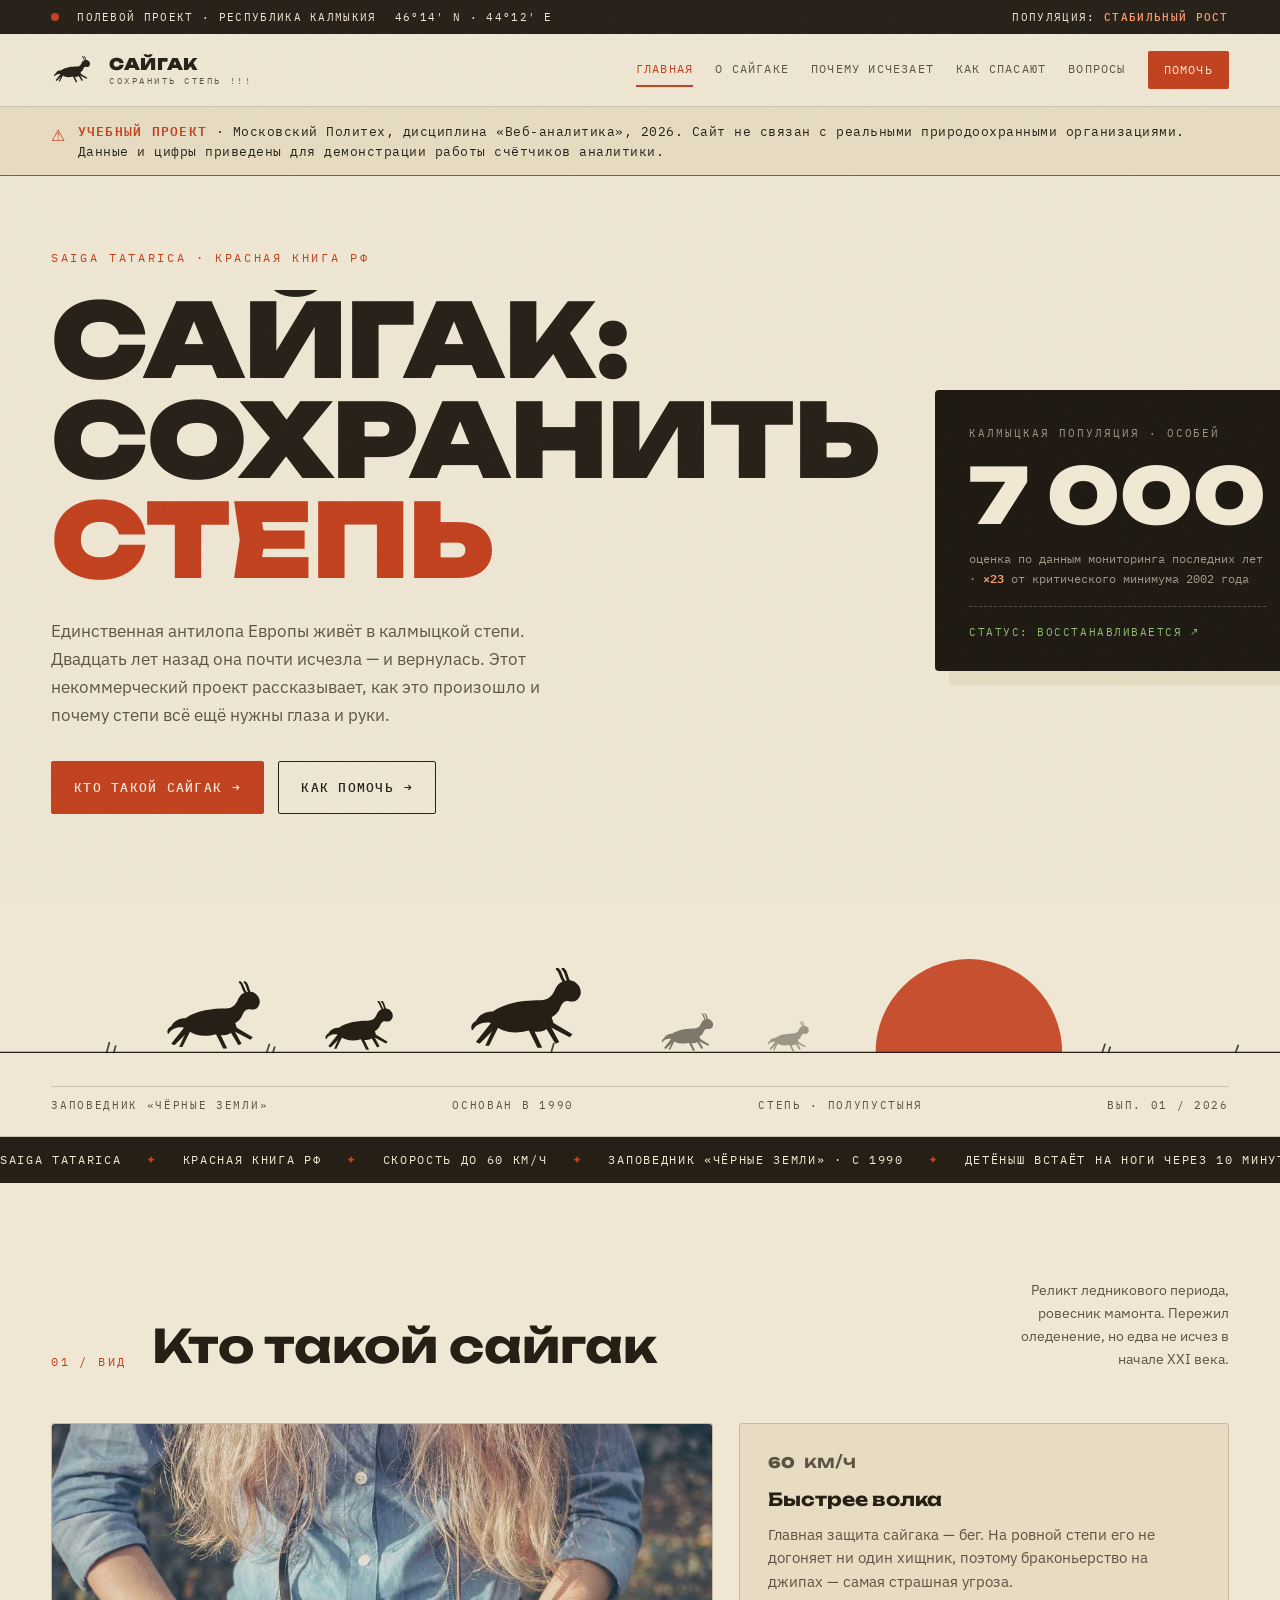
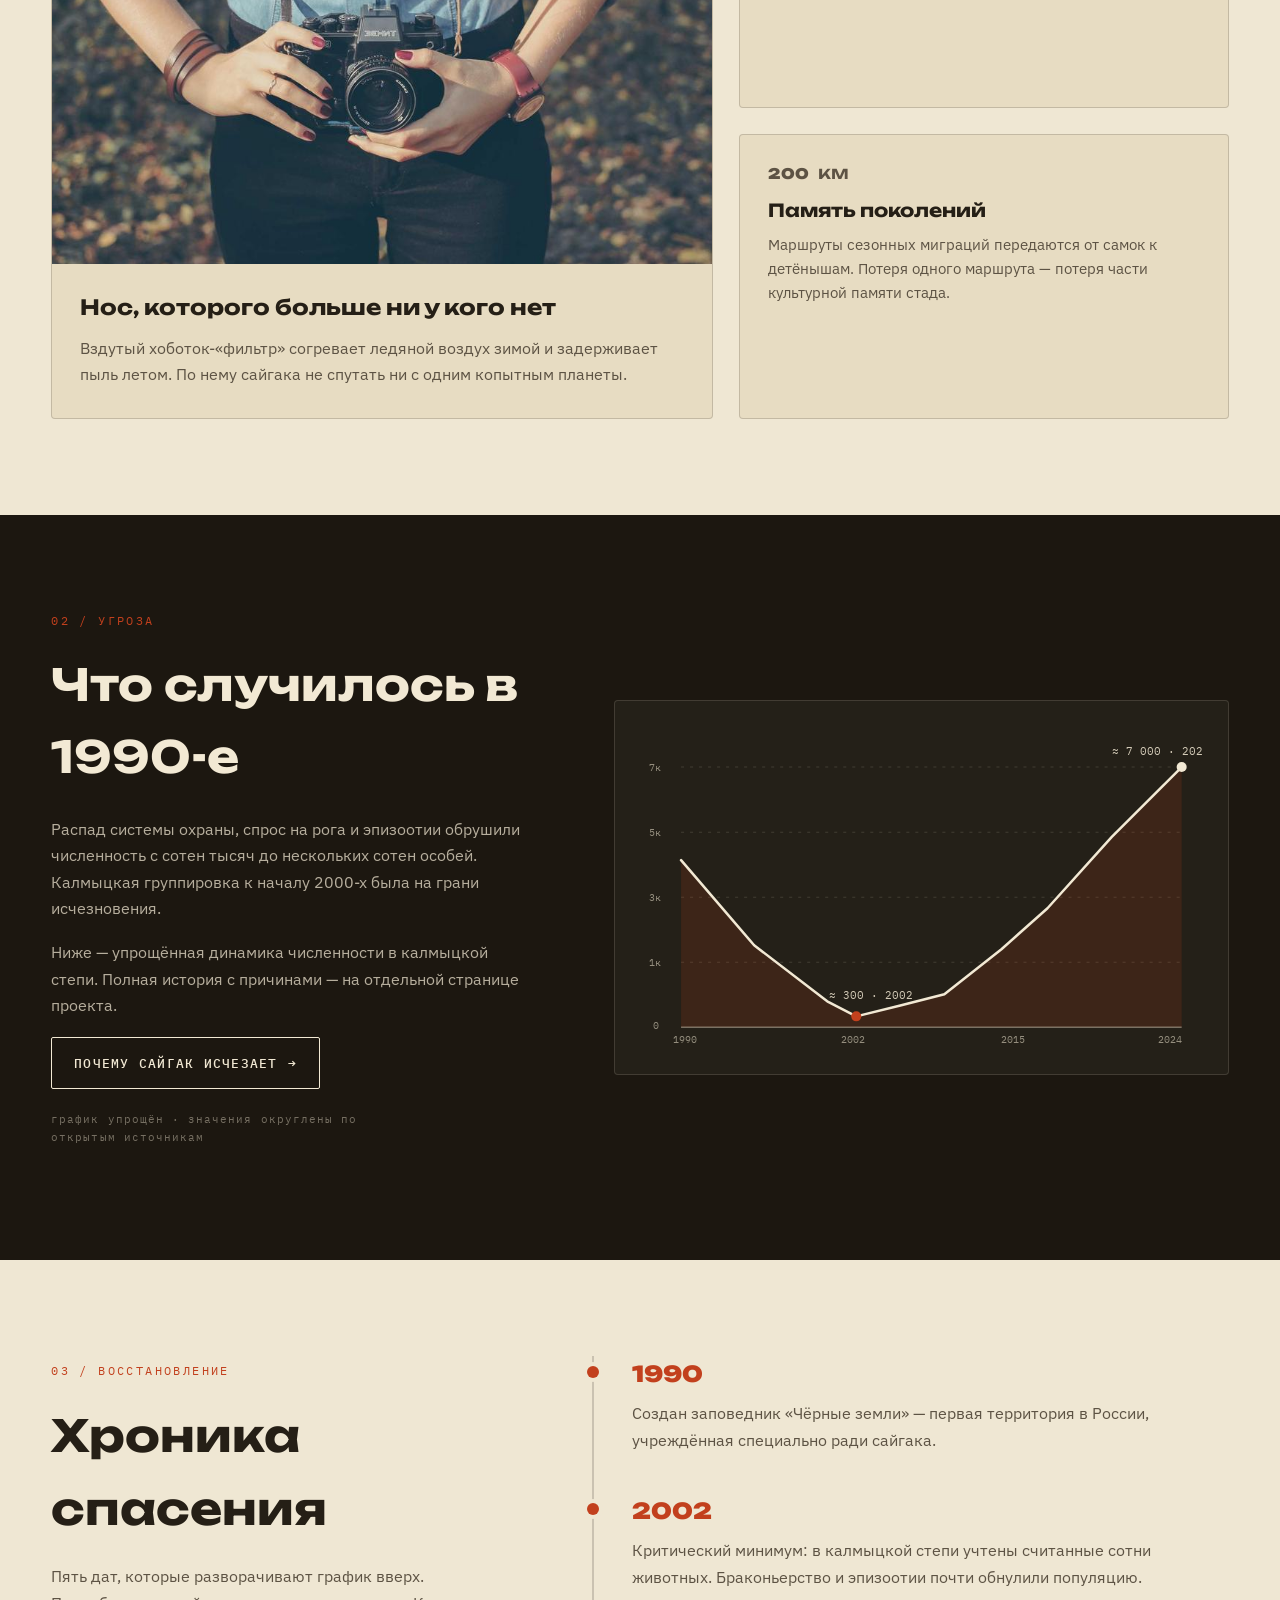
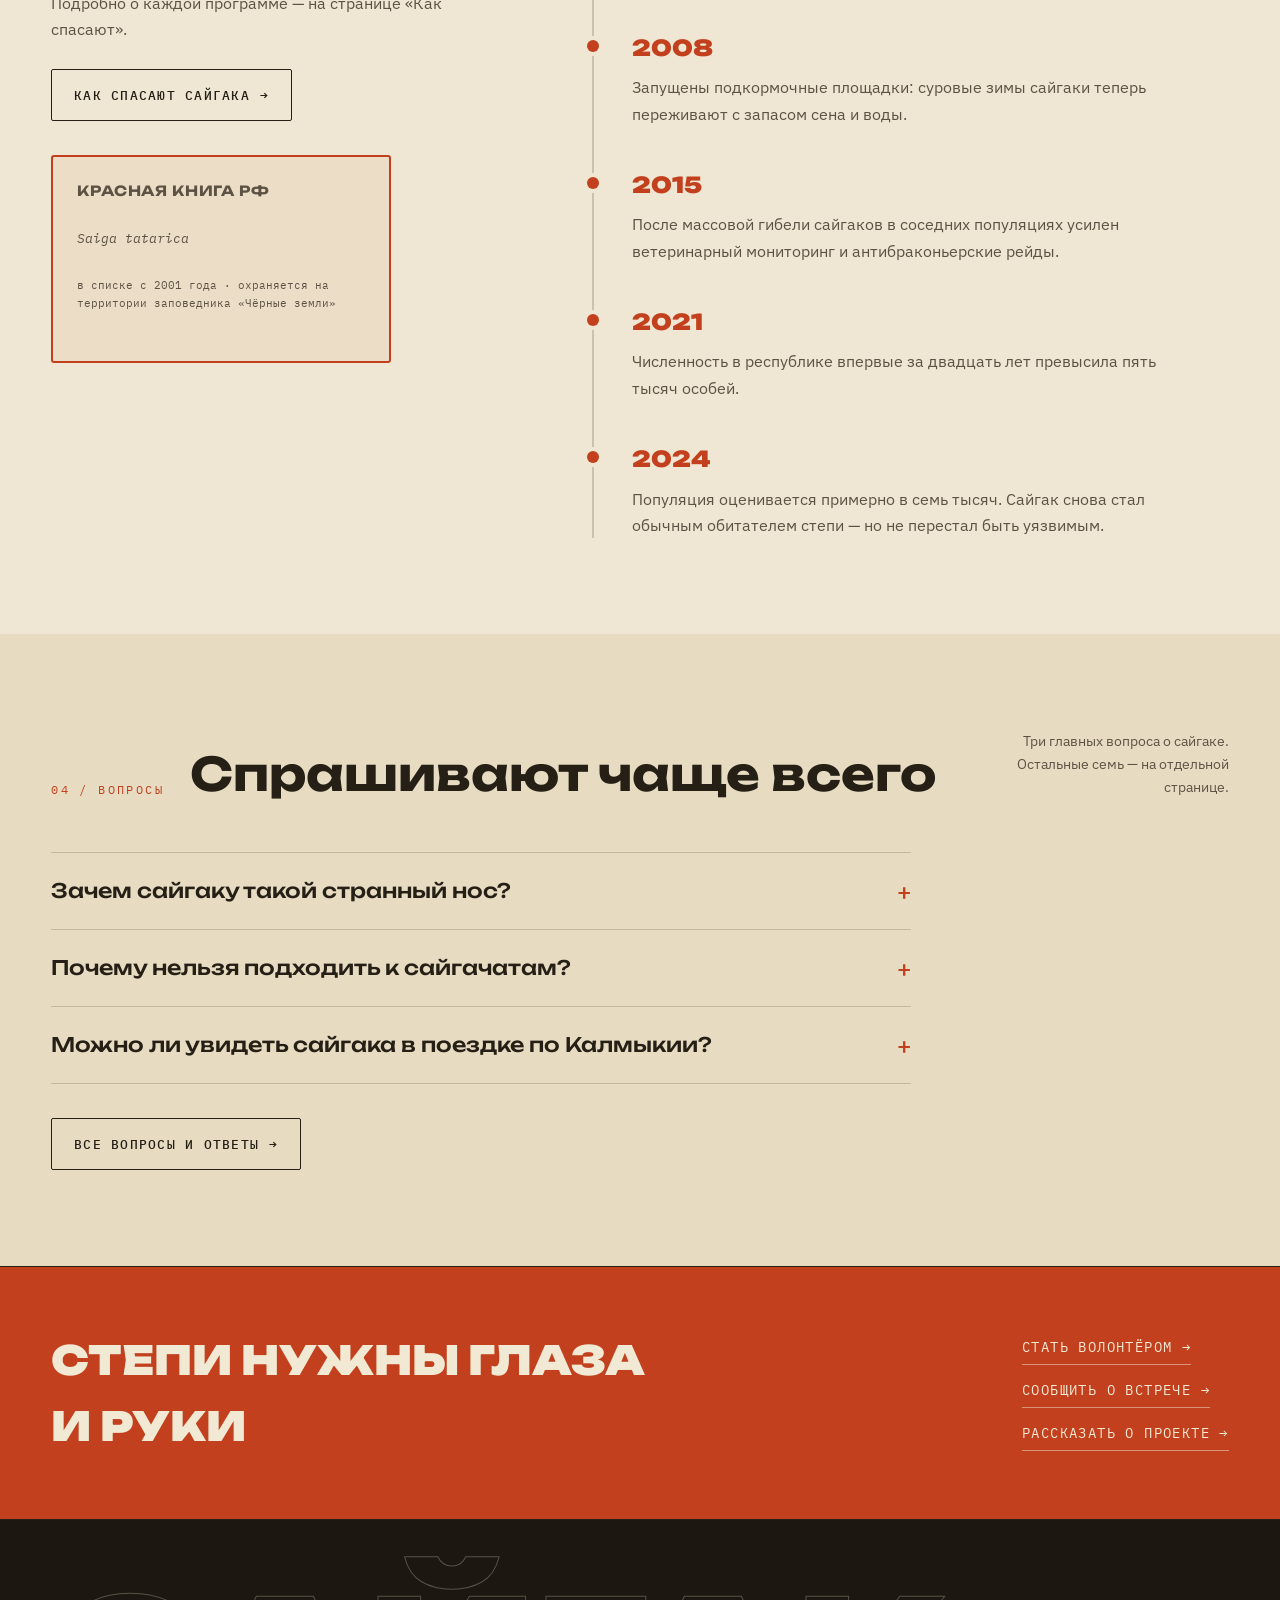
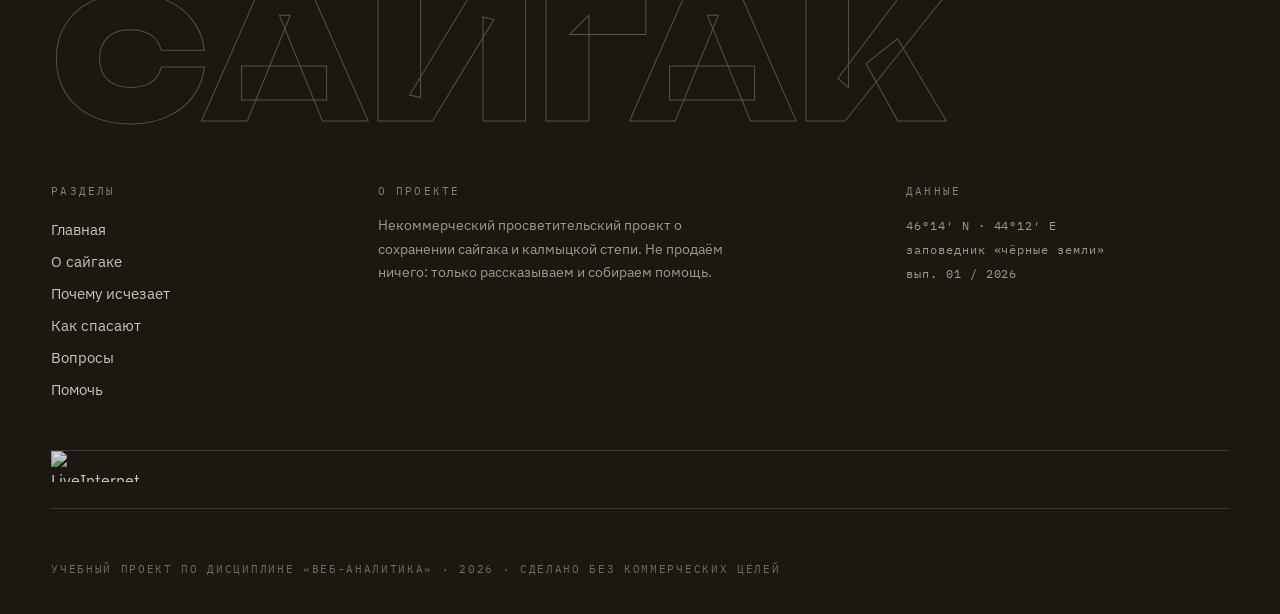
==== site/index.html @ 7e0f3673 "Test ci/cd" ====
<!DOCTYPE html>
<html lang="ru">
<head>
<meta charset="UTF-8">
<meta name="viewport" content="width=device-width, initial-scale=1.0">
<title>Сайгак: сохранить степь — полевой проект, Республика Калмыкия</title>
<meta name="description" content="Некоммерческий просветительский проект о сохранении сайгака и калмыцкой степи. Заповедник «Чёрные земли», вопросы и ответы, как помочь.">
<!-- Раскомментируй, пока проект учебный и не должен индексироваться: -->
<meta name="robots" content="noindex">
<link rel="preconnect" href="https://fonts.googleapis.com">
<link rel="preconnect" href="https://fonts.gstatic.com" crossorigin>
<link href="https://fonts.googleapis.com/css2?family=IBM+Plex+Mono:wght@400;500;600&family=IBM+Plex+Sans:wght@400;500;600;700&family=Unbounded:wght@500;700;900&display=swap" rel="stylesheet">
<link rel="stylesheet" href="css/style.css">

<!-- ══════════════════════════════════════════════════════════════
  СЧЁТЧИКИ ВЕБ-АНАЛИТИКИ
  Сюда вставляются ровно три счётчика (по мере готовности):
  1) Яндекс.Метрика  — код из кабинета Метрики. После вставки
     впишите номер счётчика в константу YM_ID в скрипте внизу.
  2) Рамблер/Топ100  — код счётчика из кабинета Топ100.
  3) Top.Mail.ru     — код счётчика из кабинета Топ.ру.
  Другие системы в проект не добавляются.
═══════════════════════════════════════════════════════════════ -->
<!-- Yandex.Metrika counter -->
<script type="text/javascript">
    (function(m,e,t,r,i,k,a){
        m[i]=m[i]||function(){(m[i].a=m[i].a||[]).push(arguments)};
        m[i].l=1*new Date();
        for (var j = 0; j < document.scripts.length; j++) {if (document.scripts[j].src === r) { return; }}
        k=e.createElement(t),a=e.getElementsByTagName(t)[0],k.async=1,k.src=r,a.parentNode.insertBefore(k,a)
    })(window, document,'script','https://mc.yandex.ru/metrika/tag.js?id=112433520', 'ym');

    ym(112433520, 'init', {ssr:true, webvisor:true, clickmap:true, ecommerce:"dataLayer", referrer: document.referrer, url: location.href, accurateTrackBounce:true, trackLinks:true});
</script>
<noscript><div><img src="https://mc.yandex.ru/watch/112433520" style="position:absolute; left:-9999px;" alt="" /></div></noscript>
<!-- /Yandex.Metrika counter -->
<!-- ══ Rambler Top100 ══ -->
<script>
    (function (w, d, c) {
    (w[c] = w[c] || []).push(function() {
        var options = { project: 7752474 };
        try { w.top100Counter = new top100(options); } catch(e) { }
    });
    var n = d.getElementsByTagName("script")[0],
    s = d.createElement("script"),
    f = function () { n.parentNode.insertBefore(s, n); };
    s.type = "text/javascript";
    s.async = true;
    s.src = (d.location.protocol == "https:" ? "https:" : "http:") + "//st.top100.ru/top100/top100.js";
    if (w.opera == "[object Opera]") { d.addEventListener("DOMContentLoaded", f, false); } else { f(); }
})(window, document, "_top100q");
</script>
<noscript><img src="//counter.rambler.ru/top100.cnt?pid=7752474" alt="Топ-100" /></noscript>

<!-- ══ MyTracker (бывший Top.Mail.Ru) ══ -->
<script type="text/javascript">
var _tmr = window._tmr || (window._tmr = []);
_tmr.push({id: "3793381", type: "pageView", start: (new Date()).getTime()});
(function (d, w, id) {
  if (d.getElementById(id)) return;
  var ts = d.createElement("script"); ts.type = "text/javascript"; ts.async = true; ts.id = id;
  ts.src = "https://top-fwz1.mail.ru/js/code.js";
  var f = function () {var s = d.getElementsByTagName("script")[0]; s.parentNode.insertBefore(ts, s);};
  if (w.opera == "[object Opera]") { d.addEventListener("DOMContentLoaded", f, false); } else { f(); }
})(document, window, "tmr-code");
</script>
<noscript><div><img src="https://top-fwz1.mail.ru/counter?id=3793381;js=na" style="position:absolute;left:-9999px;" alt="MyTracker" /></div></noscript>
</head>
<body>

<!-- скрытые символы: силуэт сайгака -->
<svg width="0" height="0" style="position:absolute" aria-hidden="true">
  <symbol id="saiga" viewBox="0 0 140 90">
    <path d="M10 66 C8 62 10 58 14 56 C18 48 26 46 32 46 C46 36 66 34 82 34 C90 34 94 30 97 24 C99 19 102 15 107 14 C112 12 118 13 121 17 C125 21 126 27 123 31 C121 35 116 36 112 35 C108 34 105 37 103 42 C101 47 98 50 94 52 L96 58 L116 70 L113 73 L92 62 C88 66 82 68 76 67 L84 84 L79 84 L70 66 C56 70 44 68 36 62 L18 80 L14 78 L30 58 C22 56 14 60 12 64 Z"/>
    <path d="M38 62 L28 82 L24 82 L34 60 Z"/>
    <path d="M90 56 L102 78 L98 80 L86 60 Z"/>
    <path d="M107 14 C103 9 104 4 100 1" fill="none" stroke="currentColor" stroke-width="3" stroke-linecap="round"/>
    <path d="M112 14 C109 9 110 4 106 1" fill="none" stroke="currentColor" stroke-width="3" stroke-linecap="round"/>
  </symbol>
</svg>

<div class="noise" aria-hidden="true"></div>

<!-- ══ статусная строка ══ -->
<div class="statusbar mono">
  <div class="wrap sbin">
    <span class="dot" aria-hidden="true"></span>
    <span>полевой проект · республика калмыкия</span>
    <span class="hide-s">46°14′ N · 44°12′ E</span>
    <span class="sb-r">популяция: <b>стабильный рост</b></span>
  </div>
</div>

<!-- ══ шапка ══ -->
<header class="site-head">
  <div class="wrap headin">
    <a class="logo" href="index.html">
      <svg class="logo-saiga" viewBox="0 0 140 90" aria-hidden="true"><use href="#saiga"/></svg>
      <span class="logo-t">САЙГАК<small>сохранить степь !!!</small></span>
    </a>
    <nav class="nav" aria-label="Основная навигация">
      <a href="index.html" class="active" aria-current="page">Главная</a>
      <a href="saiga.html">О сайгаке</a>
      <a href="decline.html">Почему исчезает</a>
      <a href="rescue.html">Как спасают</a>
      <a href="faq.html">Вопросы</a>
      <a href="help.html" class="nav-cta" data-track="nav_help">Помочь</a>
    </nav>
  </div>
</header>

<!-- дисклеймер: учебный проект -->
<div class="disclaimer">
  <div class="wrap">
    <p class="disclaimer-text">
      <span class="disclaimer-icon">⚠</span>
      <span><b>Учебный проект</b> · Московский Политех, дисциплина «Веб-аналитика», 2026. Сайт не связан с реальными природоохранными организациями. Данные и цифры приведены для демонстрации работы счётчиков аналитики.</span>
    </p>
  </div>
</div>

<!-- ══ открытие: степь на закате ══ -->
<section class="opening">
  <div class="wrap open-grid">
    <div class="open-text">
      <p class="kicker mono rv">Saiga tatarica · красная книга рф</p>
      <h1 class="lm">
        <span class="ln"><i>Сайгак:</i></span>
        <span class="ln"><i>сохранить</i></span>
        <span class="ln"><i class="acc">степь</i></span>
      </h1>
      <p class="lede rv d3">Единственная антилопа Европы живёт в калмыцкой степи. Двадцать лет назад она почти исчезла — и вернулась. Этот некоммерческий проект рассказывает, как это произошло и почему степи всё ещё нужны глаза и руки.</p>
      <div class="open-cta rv d4">
        <a class="btn red" href="saiga.html" data-track="cta_about_saiga">Кто такой сайгак <span class="a">→</span></a>
        <a class="btn" href="help.html" data-track="cta_help_open">Как помочь <span class="a">→</span></a>
      </div>
    </div>
    <aside class="counter-card rv d2" aria-label="Численность популяции">
      <p class="cc-top mono">калмыцкая популяция · особей</p>
      <p class="cc-num"><span id="popCounter">0</span></p>
      <p class="cc-note mono">оценка по данным мониторинга последних лет · <span class="cc-up">×23</span> от критического минимума 2002 года</p>
      <p class="cc-tag mono">статус: восстанавливается ↗</p>
    </aside>
  </div>

  <!-- горизонт степи -->
  <div class="horizon" aria-hidden="true">
    <svg viewBox="0 0 1440 250" preserveAspectRatio="xMidYMax slice">
      <defs><clipPath id="above"><rect x="0" y="0" width="1440" height="212"/></clipPath></defs>
      <circle cx="1090" cy="212" r="105" fill="var(--red)" opacity=".9" clip-path="url(#above)"/>
      <line x1="0" y1="212" x2="1440" y2="212" stroke="var(--ink)" stroke-width="1.5"/>
      <g stroke="var(--ink)" stroke-width="2" stroke-linecap="round" opacity=".8">
        <path d="M120 212 l3 -11 M128 212 l2 -7 M300 212 l3 -9 M307 212 l2 -6 M620 212 l3 -10 M1240 212 l3 -9 M1247 212 l2 -6 M1390 212 l3 -8"/>
      </g>
      <g class="herd" fill="var(--ink)">
        <use href="#saiga" width="126" height="81" transform="translate(180 132)"/>
        <use href="#saiga" width="92" height="59" transform="translate(360 154)"/>
        <use href="#saiga" width="150" height="96" transform="translate(520 117)"/>
        <use href="#saiga" width="70" height="45" transform="translate(740 168)" opacity=".55"/>
        <use href="#saiga" width="56" height="36" transform="translate(860 177)" opacity=".4"/>
      </g>
    </svg>
  </div>
  <div class="wrap"><p class="ticks mono"><span>заповедник «чёрные земли»</span><span class="hide-s">основан в 1990</span><span class="hide-s">степь · полупустыня</span><span>вып. 01 / 2026</span></p></div>
</section>

<!-- ══ бегущая строка ══ -->
<div class="marq" aria-hidden="true">
  <div class="marq-track">
    <span>Saiga tatarica <em>✦</em> красная книга рф <em>✦</em> скорость до 60 км/ч <em>✦</em> заповедник «чёрные земли» · с 1990 <em>✦</em> детёныш встаёт на ноги через 10 минут <em>✦</em> миграции до 200 км <em>✦</em> нос-фильтр: зима и пыль <em>✦</em> </span>
    <span>Saiga tatarica <em>✦</em> красная книга рф <em>✦</em> скорость до 60 км/ч <em>✦</em> заповедник «чёрные земли» · с 1990 <em>✦</em> детёныш встаёт на ноги через 10 минут <em>✦</em> миграции до 200 км <em>✦</em> нос-фильтр: зима и пыль <em>✦</em> </span>
  </div>
</div>

<!-- ══ 01 / вид ══ -->
<section class="sec" id="who">
  <div class="wrap">
    <div class="shead">
      <span class="sindex mono">01 / вид</span>
      <h2 class="rv">Кто такой сайгак</h2>
      <p class="snote">Реликт ледникового периода, ровесник мамонта. Пережил оледенение, но едва не исчез в начале XXI века.</p>
    </div>
    <div class="who-grid">
      <article class="who-big rv">
        <div class="kb"><img src="img/saiga-steppe-portrait.jpg" alt="Сайгак в калмыцкой степи" decoding="async"></div>
        <div class="who-cap">
          <h3>Нос, которого больше ни у кого нет</h3>
          <p>Вздутый хоботок-«фильтр» согревает ледяной воздух зимой и задерживает пыль летом. По нему сайгака не спутать ни с одним копытным планеты.</p>
        </div>
      </article>
      <article class="who-card rv d1">
        <p class="wc-num">60 <small>км/ч</small></p>
        <h3>Быстрее волка</h3>
        <p>Главная защита сайгака — бег. На ровной степи его не догоняет ни один хищник, поэтому браконьерство на джипах — самая страшная угроза.</p>
      </article>
      <article class="who-card rv d2">
        <p class="wc-num">200 <small>км</small></p>
        <h3>Память поколений</h3>
        <p>Маршруты сезонных миграций передаются от самок к детёнышам. Потеря одного маршрута — потеря части культурной памяти стада.</p>
      </article>
    </div>
  </div>
</section>

<!-- ══ 02 / что случилось ══ -->
<section class="sec dark" id="what">
  <div class="wrap dark-grid">
    <div class="dark-text">
      <span class="sindex mono">02 / угроза</span>
      <h2 class="rv">Что случилось в 1990-е</h2>
      <p class="rv d1">Распад системы охраны, спрос на рога и эпизоотии обрушили численность с сотен тысяч до нескольких сотен особей. Калмыцкая группировка к началу 2000-х была на грани исчезновения.</p>
      <p class="rv d2">Ниже — упрощённая динамика численности в калмыцкой степи. Полная история с причинами — на отдельной странице проекта.</p>
      <a class="btn light rv d3" href="decline.html" data-track="cta_decline_open">Почему сайгак исчезает <span class="a">→</span></a>
      <p class="src mono">график упрощён · значения округлены по открытым источникам</p>
    </div>
    <div class="chart-wrap rv">
      <svg class="chart" viewBox="0 0 560 320" role="img" aria-label="Динамика численности сайгака: 1990 — около 4500 особей, 2002 — около 300, 2024 — около 7000">
        <g class="grid" stroke="rgba(242,233,212,.14)" stroke-dasharray="3 6">
          <line x1="40" y1="40"  x2="540" y2="40"/>
          <line x1="40" y1="105" x2="540" y2="105"/>
          <line x1="40" y1="170" x2="540" y2="170"/>
          <line x1="40" y1="235" x2="540" y2="235"/>
        </g>
        <g class="ylab mono" fill="rgba(242,233,212,.55)" font-size="10">
          <text x="8" y="44">7к</text><text x="8" y="109">5к</text><text x="8" y="174">3к</text><text x="8" y="239">1к</text><text x="12" y="302">0</text>
        </g>
        <path class="area" d="M40 133 L113 218 L186 274 L215 289 L260 278 L303 267 L360 222 L406 181 L470 110 L540 40 L540 300 L40 300 Z"/>
        <polyline class="poly" fill="none" points="40,133 113,218 186,274 215,289 260,278 303,267 360,222 406,181 470,110 540,40"/>
        <g class="pt pt-red">
          <circle cx="215" cy="289" r="5"/>
          <text x="188" y="272">≈ 300 · 2002</text>
        </g>
        <g class="pt pt-now">
          <circle cx="540" cy="40" r="5"/>
          <text x="470" y="28">≈ 7 000 · 2024</text>
        </g>
        <line x1="40" y1="300" x2="540" y2="300" stroke="rgba(242,233,212,.4)" stroke-width="1.5"/>
        <g class="xlab mono" fill="rgba(242,233,212,.55)" font-size="10">
          <text x="32" y="316">1990</text><text x="200" y="316">2002</text><text x="360" y="316">2015</text><text x="516" y="316">2024</text>
        </g>
      </svg>
    </div>
  </div>
</section>

<!-- ══ 03 / хроника спасения ══ -->
<section class="sec" id="timeline">
  <div class="wrap tl-grid">
    <div class="tl-left">
      <div class="sticky">
        <span class="sindex mono">03 / восстановление</span>
        <h2 class="rv">Хроника спасения</h2>
        <p class="rv d1">Пять дат, которые разворачивают график вверх. Подробно о каждой программе — на странице «Как спасают».</p>
        <a class="btn rv d2" href="rescue.html" data-track="cta_rescue_open">Как спасают сайгака <span class="a">→</span></a>
        <div class="redbook rv d3" role="note">
          <p class="rb-t">КРАСНАЯ КНИГА РФ</p>
          <p class="rb-s">Saiga tatarica</p>
          <p class="rb-n">в списке с 2001 года · охраняется на территории заповедника «Чёрные земли»</p>
        </div>
      </div>
    </div>
    <ol class="tl-right">
      <li class="tl-item rv"><span class="tl-y">1990</span><p>Создан заповедник «Чёрные земли» — первая территория в России, учреждённая специально ради сайгака.</p></li>
      <li class="tl-item rv"><span class="tl-y">2002</span><p>Критический минимум: в калмыцкой степи учтены считанные сотни животных. Браконьерство и эпизоотии почти обнулили популяцию.</p></li>
      <li class="tl-item rv"><span class="tl-y">2008</span><p>Запущены подкормочные площадки: суровые зимы сайгаки теперь переживают с запасом сена и воды.</p></li>
      <li class="tl-item rv"><span class="tl-y">2015</span><p>После массовой гибели сайгаков в соседних популяциях усилен ветеринарный мониторинг и антибраконьерские рейды.</p></li>
      <li class="tl-item rv"><span class="tl-y">2021</span><p>Численность в республике впервые за двадцать лет превысила пять тысяч особей.</p></li>
      <li class="tl-item rv"><span class="tl-y">2024</span><p>Популяция оценивается примерно в семь тысяч. Сайгак снова стал обычным обитателем степи — но не перестал быть уязвимым.</p></li>
    </ol>
  </div>
</section>

<!-- ══ 04 / вопросы ══ -->
<section class="sec paper2" id="faq-teaser">
  <div class="wrap">
    <div class="shead">
      <span class="sindex mono">04 / вопросы</span>
      <h2 class="rv">Спрашивают чаще всего</h2>
      <p class="snote">Три главных вопроса о сайгаке. Остальные семь — на отдельной странице.</p>
    </div>
    <div class="faq rv">
      <div class="faq-item" data-q="nose">
        <button class="faq-q" type="button">Зачем сайгаку такой странный нос?<span class="pm">+</span></button>
        <div class="faq-a"><div><p>Вздутый хоботок — природный кондиционер. Зимой он согревает ледяной воздух, прежде чем тот попадёт в лёгкие, а летом задерживает степную пыль. Плюс нос усиливает звуки: в сезон гона самцов слышно за сотни метров.</p></div></div>
      </div>
      <div class="faq-item" data-q="calves">
        <button class="faq-q" type="button">Почему нельзя подходить к сайгачатам?<span class="pm">+</span></button>
        <div class="faq-a"><div><p>Сайгачата первые недели лежат в траве неподвижно — так их прячет мать. Запах человека на детёныше может заставить самку отказаться от него. Увидели сайгачонка — отходите не приближаясь и сообщите инспекторам.</p></div></div>
      </div>
      <div class="faq-item" data-q="see">
        <button class="faq-q" type="button">Можно ли увидеть сайгака в поездке по Калмыкии?<span class="pm">+</span></button>
        <div class="faq-a"><div><p>Да, но это не зоопарк. Лучший способ — согласованный визит в окрестности заповедника «Чёрные земли» с местным гидом: на рассвете стада выходят к подкормочным площадкам. Самостоятельно съезжать со степных дорог не стоит — можно спугнуть животных или застрять.</p></div></div>
      </div>
    </div>
    <div class="open-cta rv d1" style="margin-top:34px">
      <a class="btn" href="faq.html" data-track="cta_faq_all">Все вопросы и ответы <span class="a">→</span></a>
    </div>
  </div>
</section>

<!-- ══ CTA ══ -->
<section class="cta-band">
  <div class="wrap cta-in">
    <h2 class="rv">Степи нужны глаза и руки</h2>
    <div class="cta-actions rv d1">
      <a class="cta-a" href="help.html#volunteer" data-track="cta_volunteer">Стать волонтёром <span class="a">→</span></a>
      <a class="cta-a" href="help.html#sighting" data-track="cta_sighting">Сообщить о встрече <span class="a">→</span></a>
      <a class="cta-a" href="help.html#share" data-track="cta_share">Рассказать о проекте <span class="a">→</span></a>
    </div>
  </div>
</section>

<!-- ══ подвал ══ -->
<footer class="site-foot">
  <div class="wrap">
    <p class="foot-word" aria-hidden="true">САЙГАК</p>
    <div class="foot-grid">
      <div>
        <p class="f-t mono">разделы</p>
        <a href="index.html">Главная</a>
        <a href="saiga.html">О сайгаке</a>
        <a href="decline.html">Почему исчезает</a>
        <a href="rescue.html">Как спасают</a>
        <a href="faq.html">Вопросы</a>
        <a href="help.html">Помочь</a>
      </div>
      <div>
        <p class="f-t mono">о проекте</p>
        <p class="f-p">Некоммерческий просветительский проект о сохранении сайгака и калмыцкой степи. Не продаём ничего: только рассказываем и собираем помощь.</p>
      </div>
      <div>
        <p class="f-t mono">данные</p>
        <p class="f-p mono-sm">46°14′ N · 44°12′ E<br>заповедник «чёрные земли»<br>вып. 01 / 2026</p>
      </div>
    </div>
<div class="counters-row">
  <!--LiveInternet counter-->
  <a href="https://www.liveinternet.ru/click" target="_blank" rel="noopener">
    <img id="licntCC11" width="88" height="31" style="border:0"
         title="LiveInternet: просмотры и посетители за 24 часа и сегодня"
         src="[data-uri]"
         alt="LiveInternet" />
  </a>
  <script>(function(d,s){d.getElementById("licntCC11").src=
  "https://counter.yadro.ru/hit?t11.6;r"+escape(d.referrer)+
  ((typeof(s)=="undefined")?"":";s"+s.width+"*"+s.height+"*"+
  (s.colorDepth?s.colorDepth:s.pixelDepth))+";u"+escape(d.URL)+
  ";h"+escape(d.title.substring(0,150))+";"+Math.random()})
  (document,screen)</script>
  <!--/LiveInternet-->
</div>
    <p class="foot-meta mono">учебный проект по дисциплине «веб-аналитика» · 2026 · сделано без коммерческих целей</p>
  </div>
</footer>

<script>
/* ── слой веб-аналитики проекта ─────────────────────────────────
   Системы: Яндекс.Метрика · Рамблер/Топ100 · Top.Mail.ru.
   Коды счётчиков вставляются в <head>; здесь — единая точка
   отправки событий. Ничего другого не подключать.            */
const YM_ID = 112433520; // ← сюда вписать номер счётчика Метрики (только цифры)
window.analyticsLog = [];
function track(action, params){
  const p = params || {};
  window.analyticsLog.push({ ts: new Date().toISOString(), action, params: p });
  console.info('[analytics]', action, p);
  try { // Яндекс.Метрика: цели типа «JavaScript-событие» с тем же идентификатором
    if (window.ym && YM_ID) ym(YM_ID, 'reachGoal', action, p);
  } catch (e) {}
  try { // Top.Mail.ru
    if (window._tmr) _tmr.push(Object.assign({ type: 'reachGoal', goal: action }, p));
  } catch (e) {}
  // Рамблер/Топ100: отправку событий добавим по их документации,
  // когда будет вставлен код счётчика.
}
track('page_view', { page: '/' });
document.addEventListener('click', function (ev) {
  const t = ev.target.closest('[data-track]');
  if (t) track(t.dataset.track);
});

const RM = window.matchMedia('(prefers-reduced-motion: reduce)').matches;

/* появление блоков при скролле */
const io = new IntersectionObserver(function (entries) {
  entries.forEach(function (en) {
    if (!en.isIntersecting) return;
    en.target.classList.add('in');
    if (en.target.classList.contains('chart-wrap')) drawChart();
    io.unobserve(en.target);
  });
}, { threshold: .18 });
document.querySelectorAll('.rv,.lm,.chart-wrap').forEach(el => io.observe(el));

/* счётчик популяции */
(function () {
  const el = document.getElementById('popCounter'), target = 7000;
  if (RM) { el.textContent = '7 000'; return; }
  let t0 = null;
  function step(ts) {
    if (!t0) t0 = ts;
    const p = Math.min((ts - t0) / 2200, 1);
    const eased = 1 - Math.pow(1 - p, 3);
    el.textContent = Math.round(target * eased).toLocaleString('ru-RU');
    if (p < 1) requestAnimationFrame(step);
  }
  requestAnimationFrame(step);
})();

/* график: плавная отрисовка линии по её реальной длине */
let drawn = false;
function drawChart() {
  if (drawn) return; drawn = true;
  const poly = document.querySelector('.chart .poly');
  if (!poly) return;
  const len = poly.getTotalLength ? poly.getTotalLength() : 900;
  poly.style.strokeDasharray = len;
  poly.style.strokeDashoffset = RM ? 0 : len;
  poly.getBoundingClientRect();
  requestAnimationFrame(() => {
    poly.style.transition = RM ? 'none' : 'stroke-dashoffset 2.2s cubic-bezier(.4,0,.2,1) .2s';
    poly.style.strokeDashoffset = 0;
  });
}

/* аккордеон вопросов: открыт только один, клик шлёт событие аналитики */
document.querySelectorAll('.faq-q').forEach(function (btn) {
  btn.addEventListener('click', function () {
    const item = btn.closest('.faq-item');
    const wasOpen = item.classList.contains('open');
    item.parentElement.querySelectorAll('.faq-item.open').forEach(i => i.classList.remove('open'));
    if (!wasOpen) {
      item.classList.add('open');
      track('faq_open', { q: item.dataset.q });
    }
  });
});
</script>
</body>
</html>
---- site/css/style.css ----
:root{
  --paper:#efe7d3; --paper2:#e7dcc2; --ink:#251f16; --ink-soft:#5d5344;
  --dusk:#1c1710; --cream:#f2e9d4; --red:#c2401d; --red-deep:#9c3317;
  --grass:#8a6b23; --sage:#6a7047; --line:rgba(37,31,22,.18);
  --disp:'Unbounded',sans-serif; --body:'IBM Plex Sans',sans-serif; --mono:'IBM Plex Mono',monospace;
}
*{margin:0;padding:0;box-sizing:border-box}
html{scroll-behavior:smooth}
body{font-family:var(--body);background:var(--paper);color:var(--ink);line-height:1.65;overflow-x:hidden}
::selection{background:var(--red);color:var(--cream)}
img{display:block;max-width:100%}
a{color:inherit;text-decoration:none}
.wrap{width:min(1180px,92vw);margin:0 auto}
.mono{font-family:var(--mono)}
.hide-s{display:inline}

/* шум */
.noise{position:fixed;inset:0;z-index:200;pointer-events:none;opacity:.05;
 background-image:url("data:image/svg+xml,%3Csvg xmlns='http://www.w3.org/2000/svg' width='140' height='140'%3E%3Cfilter id='n'%3E%3CfeTurbulence type='fractalNoise' baseFrequency='.9' numOctaves='2'/%3E%3C/filter%3E%3Crect width='140' height='140' filter='url(%23n)'/%3E%3C/svg%3E")}

/* статус-бар */
.statusbar{background:var(--ink);color:var(--cream);font-size:11px;letter-spacing:.12em;text-transform:uppercase}
.sbin{display:flex;align-items:center;gap:18px;height:34px}
.sb-r{margin-left:auto}
.sb-r b{color:#ff9c72;font-weight:500}
.dot{width:8px;height:8px;border-radius:50%;background:var(--red);animation:pulse 1.7s infinite}
@keyframes pulse{0%,100%{opacity:1}50%{opacity:.25}}

/* шапка */
.site-head{position:sticky;top:0;z-index:100;background:var(--paper);border-bottom:1px solid var(--line)}
.headin{display:flex;align-items:center;justify-content:space-between;gap:24px;height:72px}
.logo{display:flex;align-items:center;gap:14px}
.logo-saiga{width:44px;height:28px;fill:var(--ink);color:var(--ink)}
.logo-t{font-family:var(--disp);font-weight:900;font-size:16px;letter-spacing:.04em;display:flex;flex-direction:column;line-height:1}
.logo-t small{font-family:var(--mono);font-weight:400;font-size:9px;letter-spacing:.28em;text-transform:uppercase;color:var(--ink-soft);margin-top:4px}
.nav{display:flex;gap:22px;align-items:center;flex-wrap:wrap}
.nav a{font-family:var(--mono);font-size:12px;text-transform:uppercase;letter-spacing:.1em;color:var(--ink-soft);padding:6px 0;border-bottom:2px solid transparent;transition:.25s}
.nav a:hover{color:var(--ink)}
.nav a.active{color:var(--red);border-color:var(--red)}
.nav-cta{background:var(--red);color:var(--cream)!important;padding:9px 16px!important;border-radius:2px;border:none!important}
.nav-cta:hover{background:var(--red-deep)}

/* открытие */
.opening{position:relative;overflow:hidden;border-bottom:1px solid var(--line)}
.open-grid{display:grid;grid-template-columns:1.2fr .8fr;gap:56px;align-items:center;padding:72px 0 40px}
.kicker{font-size:12px;letter-spacing:.22em;text-transform:uppercase;color:var(--red);margin-bottom:22px}
h1{font-family:var(--disp);font-weight:900;text-transform:uppercase;font-size:clamp(46px,8vw,108px);line-height:.98;letter-spacing:-.01em}
.lm .ln{display:block;overflow:hidden;padding-bottom:.06em;margin-bottom:-.06em}
.lm .ln i{display:inline-block;font-style:normal;transform:translateY(112%);transition:transform .9s cubic-bezier(.2,.75,.2,1)}
.lm .ln:nth-child(2) i{transition-delay:.12s}
.lm .ln:nth-child(3) i{transition-delay:.24s}
.lm.in .ln i{transform:none}
.lm .acc{color:var(--red)}
.lede{margin-top:26px;max-width:52ch;font-size:17px;color:var(--ink-soft)}
.open-cta{display:flex;gap:14px;flex-wrap:wrap;margin-top:32px}

/* кнопки */
.btn{display:inline-flex;align-items:center;gap:10px;font-family:var(--mono);font-size:12.5px;font-weight:500;text-transform:uppercase;letter-spacing:.1em;padding:15px 22px;border:1.5px solid var(--ink);border-radius:2px;color:var(--ink);transition:.25s;cursor:pointer;background:transparent}
.btn .a{transition:transform .25s}
.btn:hover{background:var(--ink);color:var(--paper)}
.btn:hover .a{transform:translateX(5px)}
.btn.red{background:var(--red);border-color:var(--red);color:var(--cream)}
.btn.red:hover{background:var(--red-deep);border-color:var(--red-deep)}
.btn.light{border-color:var(--cream);color:var(--cream)}
.btn.light:hover{background:var(--cream);color:var(--dusk)}

/* счётчик */
.counter-card{background:var(--dusk);color:var(--cream);border-radius:4px;padding:34px 34px 30px;position:relative;box-shadow:14px 14px 0 var(--paper2)}
.cc-top{font-size:11px;letter-spacing:.18em;text-transform:uppercase;color:rgba(242,233,212,.6)}
.cc-num{font-family:var(--disp);font-weight:900;font-size:clamp(56px,6vw,84px);line-height:1.05;color:var(--cream);margin:14px 0 12px}
.cc-note{font-size:11.5px;line-height:1.7;color:rgba(242,233,212,.62)}
.cc-up{color:#ff9c72;font-weight:600}
.cc-tag{margin-top:18px;padding-top:16px;border-top:1px dashed rgba(242,233,212,.25);font-size:11px;letter-spacing:.14em;text-transform:uppercase;color:#8fbf6f}

/* горизонт */
.horizon{margin-top:10px}
.horizon svg{width:100%;height:auto;display:block}
.herd{animation:drift 26s ease-in-out infinite alternate}
@keyframes drift{from{transform:translateX(0)}to{transform:translateX(70px)}}
.ticks{display:flex;justify-content:space-between;gap:16px;font-size:10.5px;letter-spacing:.16em;text-transform:uppercase;color:var(--ink-soft);padding:10px 0 22px;border-top:1px solid var(--line)}

/* бегущая строка */
.marq{overflow:hidden;background:var(--ink);color:var(--cream);border-block:1px solid var(--ink)}
.marq-track{display:flex;width:max-content;animation:mq 38s linear infinite}
.marq:hover .marq-track{animation-play-state:paused}
.marq-track span{font-family:var(--mono);font-size:12px;letter-spacing:.14em;text-transform:uppercase;padding:12px 0;white-space:nowrap}
.marq-track em{font-style:normal;color:var(--red);padding:0 16px}
@keyframes mq{to{transform:translateX(-50%)}}

/* секции */
.sec{padding:96px 0}
.sec.paper2{background:var(--paper2)}
.shead{display:grid;grid-template-columns:auto 1fr auto;gap:26px;align-items:end;margin-bottom:52px}
.sindex{font-size:12px;letter-spacing:.2em;text-transform:uppercase;color:var(--red)}
.shead h2{font-family:var(--disp);font-weight:700;font-size:clamp(28px,3.8vw,46px);line-height:1.1}
.snote{max-width:30ch;font-size:14px;color:var(--ink-soft);text-align:right}

/* кто такой сайгак */
.who-grid{display:grid;grid-template-columns:1.15fr .85fr;grid-template-rows:auto auto;gap:26px}
.who-big{grid-row:1/3;background:var(--paper2);border:1px solid var(--line);border-radius:4px;overflow:hidden;display:flex;flex-direction:column}
.who-big .kb{aspect-ratio:9/6;overflow:hidden}
.kb{background:var(--paper2)}
.kb img{width:100%;height:100%;object-fit:cover}
.rv.in .kb img{animation:kb 16s ease-in-out infinite alternate}
@keyframes kb{from{transform:scale(1)}to{transform:scale(1.09) translate(-1.5%,1.5%)}}
.who-cap{padding:26px 28px 30px}
.who-cap h3{font-family:var(--disp);font-weight:700;font-size:21px;margin-bottom:10px}
.who-cap p{color:var(--ink-soft)}
.who-card{background:var(--paper2);border:1px solid var(--line);border-radius:4px;padding:28px;transition:transform .3s,box-shadow .3s}
.who-card:hover{transform:translateY(-5px);box-shadow:0 16px 34px rgba(37,31,22,.13)}
.wc-num{font-family:var(--disp);font-weight:900;font-size:52px;color:var(--red);line-height:1}
.wc-num small{font-size:18px;color:var(--ink-soft);font-weight:500;margin-left:6px}
.who-card h3{font-family:var(--disp);font-weight:700;font-size:18px;margin:14px 0 8px}
.who-card p{font-size:14.5px;color:var(--ink-soft)}

/* тёмная секция с графиком */
.sec.dark{background:var(--dusk);color:var(--cream)}
.dark-grid{display:grid;grid-template-columns:.9fr 1.1fr;gap:60px;align-items:center}
.dark-text .sindex{display:block;margin-bottom:18px}
.dark-text h2{font-family:var(--disp);font-weight:700;font-size:clamp(28px,3.6vw,44px);margin-bottom:22px}
.dark-text p{color:rgba(242,233,212,.72);margin-bottom:18px;max-width:48ch}
.src{font-size:10.5px;letter-spacing:.1em;color:rgba(242,233,212,.42)!important;margin-top:22px}
.chart-wrap{background:rgba(242,233,212,.04);border:1px solid rgba(242,233,212,.14);border-radius:4px;padding:26px}
.chart{width:100%;height:auto;display:block}
.chart .area{fill:rgba(194,64,29,.16)}
.chart .poly{stroke:var(--cream);stroke-width:2.5;stroke-linejoin:round;stroke-linecap:round}
.chart .pt circle{fill:var(--red)}
.chart .pt-now circle{fill:var(--cream)}
.chart .pt text{font-family:var(--mono);font-size:11px;fill:rgba(242,233,212,.85)}
.chart .pt{opacity:0;transition:opacity .6s ease 2.2s}
.chart-wrap.in .pt{opacity:1}

/* хроника */
.tl-grid{display:grid;grid-template-columns:.85fr 1.15fr;gap:70px;align-items:start}
.sticky{position:sticky;top:96px}
.tl-left h2{font-family:var(--disp);font-weight:700;font-size:clamp(28px,3.6vw,44px);margin:18px 0 18px}
.tl-left p{color:var(--ink-soft);margin-bottom:26px;max-width:40ch}
.redbook{margin-top:34px;border:2px solid var(--red);border-radius:3px;padding:22px 24px;background:rgba(194,64,29,.06);max-width:340px;transform:rotate(-1.2deg)}
.rb-t{font-family:var(--disp);font-weight:700;font-size:14px;letter-spacing:.06em;color:var(--red)}
.rb-s{font-family:var(--mono);font-style:italic;font-size:13px;margin:6px 0 10px}
.rb-n{font-family:var(--mono);font-size:11px;line-height:1.7;color:var(--ink-soft)}
.tl-right{list-style:none;border-left:2px solid var(--line);padding-left:38px;display:flex;flex-direction:column;gap:40px}
.tl-item{position:relative}
.tl-item::before{content:'';position:absolute;left:-45px;top:10px;width:12px;height:12px;background:var(--red);border-radius:50%;box-shadow:0 0 0 4px var(--paper)}
.tl-y{font-family:var(--disp);font-weight:900;font-size:22px;color:var(--red)}
.tl-item p{margin-top:8px;color:var(--ink-soft);max-width:56ch}

/* CTA-полоса */
.cta-band{background:var(--red);color:var(--cream);border-block:1.5px solid var(--ink)}
.cta-in{display:flex;justify-content:space-between;align-items:center;gap:40px;padding:60px 0;flex-wrap:wrap}
.cta-band h2{font-family:var(--disp);font-weight:900;text-transform:uppercase;font-size:clamp(24px,3.4vw,40px);max-width:16ch}
.cta-actions{display:flex;flex-direction:column;gap:14px}
.cta-a{font-family:var(--mono);font-size:14px;letter-spacing:.1em;text-transform:uppercase;border-bottom:1.5px solid rgba(242,233,212,.5);padding-bottom:5px;width:max-content;transition:.2s}
.cta-a .a{display:inline-block;transition:transform .25s}
.cta-a:hover{border-color:var(--cream)}
.cta-a:hover .a{transform:translateX(6px)}

/* подвал */
.site-foot{background:var(--dusk);color:var(--cream);padding:60px 0 36px}
.foot-word{font-family:var(--disp);font-weight:900;font-size:clamp(58px,13vw,190px);line-height:.95;color:transparent;-webkit-text-stroke:1px rgba(242,233,212,.28);text-transform:uppercase;margin-bottom:44px;user-select:none}
.foot-grid{display:grid;grid-template-columns:.7fr 1.2fr .8fr;gap:44px;padding-bottom:44px;border-bottom:1px solid rgba(242,233,212,.16)}
.f-t{font-size:11px;letter-spacing:.2em;text-transform:uppercase;color:rgba(242,233,212,.5);margin-bottom:14px}
.foot-grid a{display:block;font-size:14.5px;color:rgba(242,233,212,.82);padding:4px 0;transition:.2s}
.foot-grid a:hover{color:var(--cream);transform:translateX(4px)}
.f-p{font-size:14px;color:rgba(242,233,212,.62);max-width:44ch}
.mono-sm{font-family:var(--mono);font-size:12px;line-height:2;letter-spacing:.08em}
.foot-meta{padding-top:26px;font-size:10.5px;letter-spacing:.16em;text-transform:uppercase;color:rgba(242,233,212,.4)}

/* появление */
.rv{opacity:0;transform:translateY(26px);transition:opacity .7s ease,transform .7s cubic-bezier(.2,.7,.2,1)}
.rv.in{opacity:1;transform:none}
.d1{transition-delay:.12s}.d2{transition-delay:.22s}.d3{transition-delay:.32s}.d4{transition-delay:.42s}

/* вопросы и ответы */
.faq{border-top:1px solid var(--line);max-width:860px}
.faq-item{border-bottom:1px solid var(--line)}
.faq-q{width:100%;background:none;border:0;display:flex;justify-content:space-between;align-items:center;gap:20px;padding:22px 0;text-align:left;font-family:var(--disp);font-weight:500;font-size:clamp(16px,2vw,20px);color:var(--ink);transition:color .2s}
.faq-q:hover{color:var(--red)}
.faq-q .pm{font-family:var(--mono);font-size:24px;color:var(--red);flex:none;transition:transform .3s}
.faq-item.open .pm{transform:rotate(45deg)}
.faq-a{display:grid;grid-template-rows:0fr;transition:grid-template-rows .45s cubic-bezier(.2,.7,.2,1)}
.faq-item.open .faq-a{grid-template-rows:1fr}
.faq-a>div{overflow:hidden}
.faq-a p{padding:0 44px 26px 0;color:var(--ink-soft);max-width:70ch}

/* адаптив */
@media (max-width:960px){
  .open-grid,.dark-grid,.tl-grid{grid-template-columns:1fr;gap:44px}
  .who-grid{grid-template-columns:1fr}.who-big{grid-row:auto}
  .shead{grid-template-columns:1fr}.snote{text-align:left}
  .sticky{position:static}
  .foot-grid{grid-template-columns:1fr}
  .hide-s{display:none}
  .headin{height:auto;padding:14px 0;flex-wrap:wrap}
}

/* уважение к настройкам пользователя */
@media (prefers-reduced-motion: reduce){
  *,*::before,*::after{animation:none!important;transition:none!important}
  .rv,.lm .ln i{opacity:1!important;transform:none!important}
  .chart .pt{opacity:1}
}
/* счётчики в футере */
.counters-row{padding-bottom:26px;border-bottom:1px solid rgba(242,233,212,.16);margin-bottom:26px;display:flex;align-items:center;gap:14px;flex-wrap:wrap}
.counters-row img{display:block;opacity:.85;transition:opacity .25s;filter:grayscale(.3)}
.counters-row:hover img{opacity:1;filter:none}

/* дисклеймер учебного проекта */
.disclaimer{
  background:var(--paper2);
  border-bottom:1.5px solid var(--red);
  padding:14px 0;
}
.disclaimer-text{
  font-family:var(--mono);
  font-size:12.5px;
  letter-spacing:.04em;
  color:var(--ink);
  display:flex;
  align-items:flex-start;
  gap:12px;
  line-height:1.6;
}
.disclaimer-icon{
  font-size:16px;
  flex:none;
  color:var(--red);
  margin-top:2px;
}
.disclaimer-text b{
  color:var(--red);
  font-weight:600;
  text-transform:uppercase;
  letter-spacing:.1em;
}
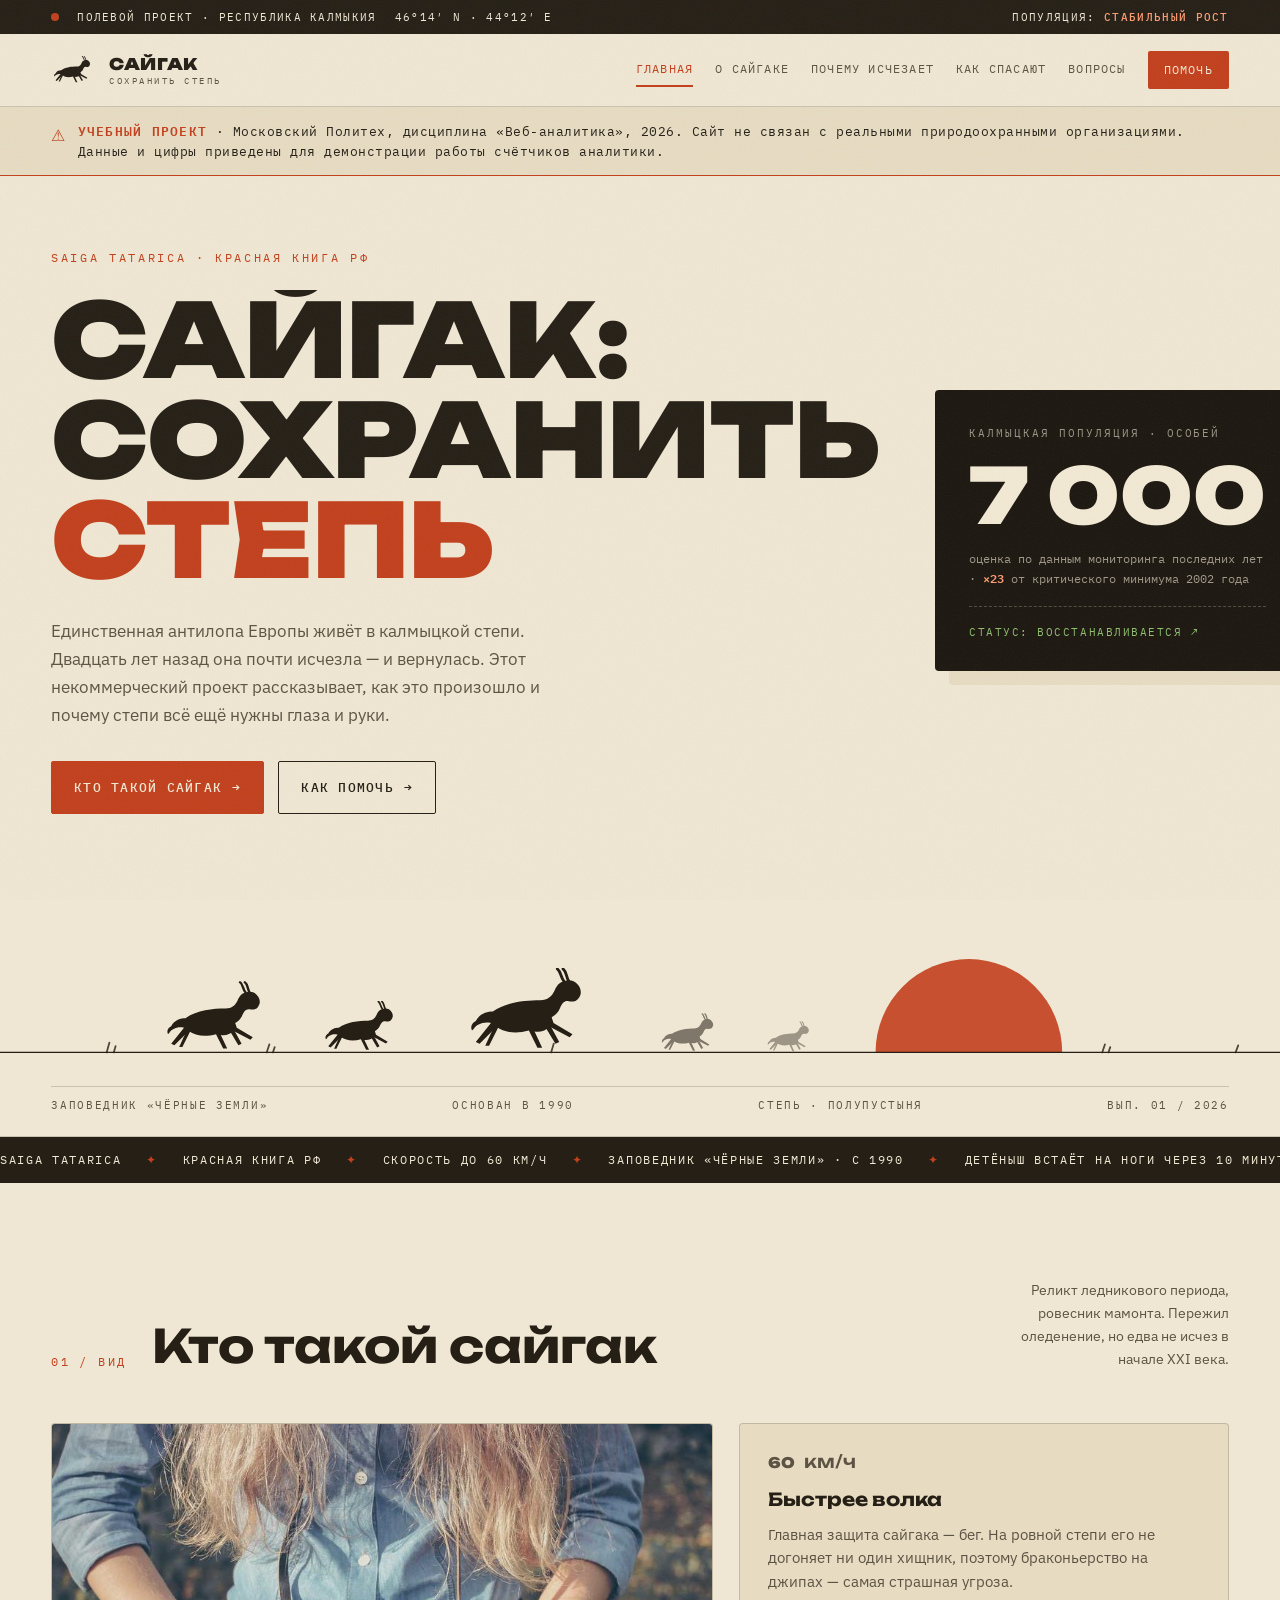
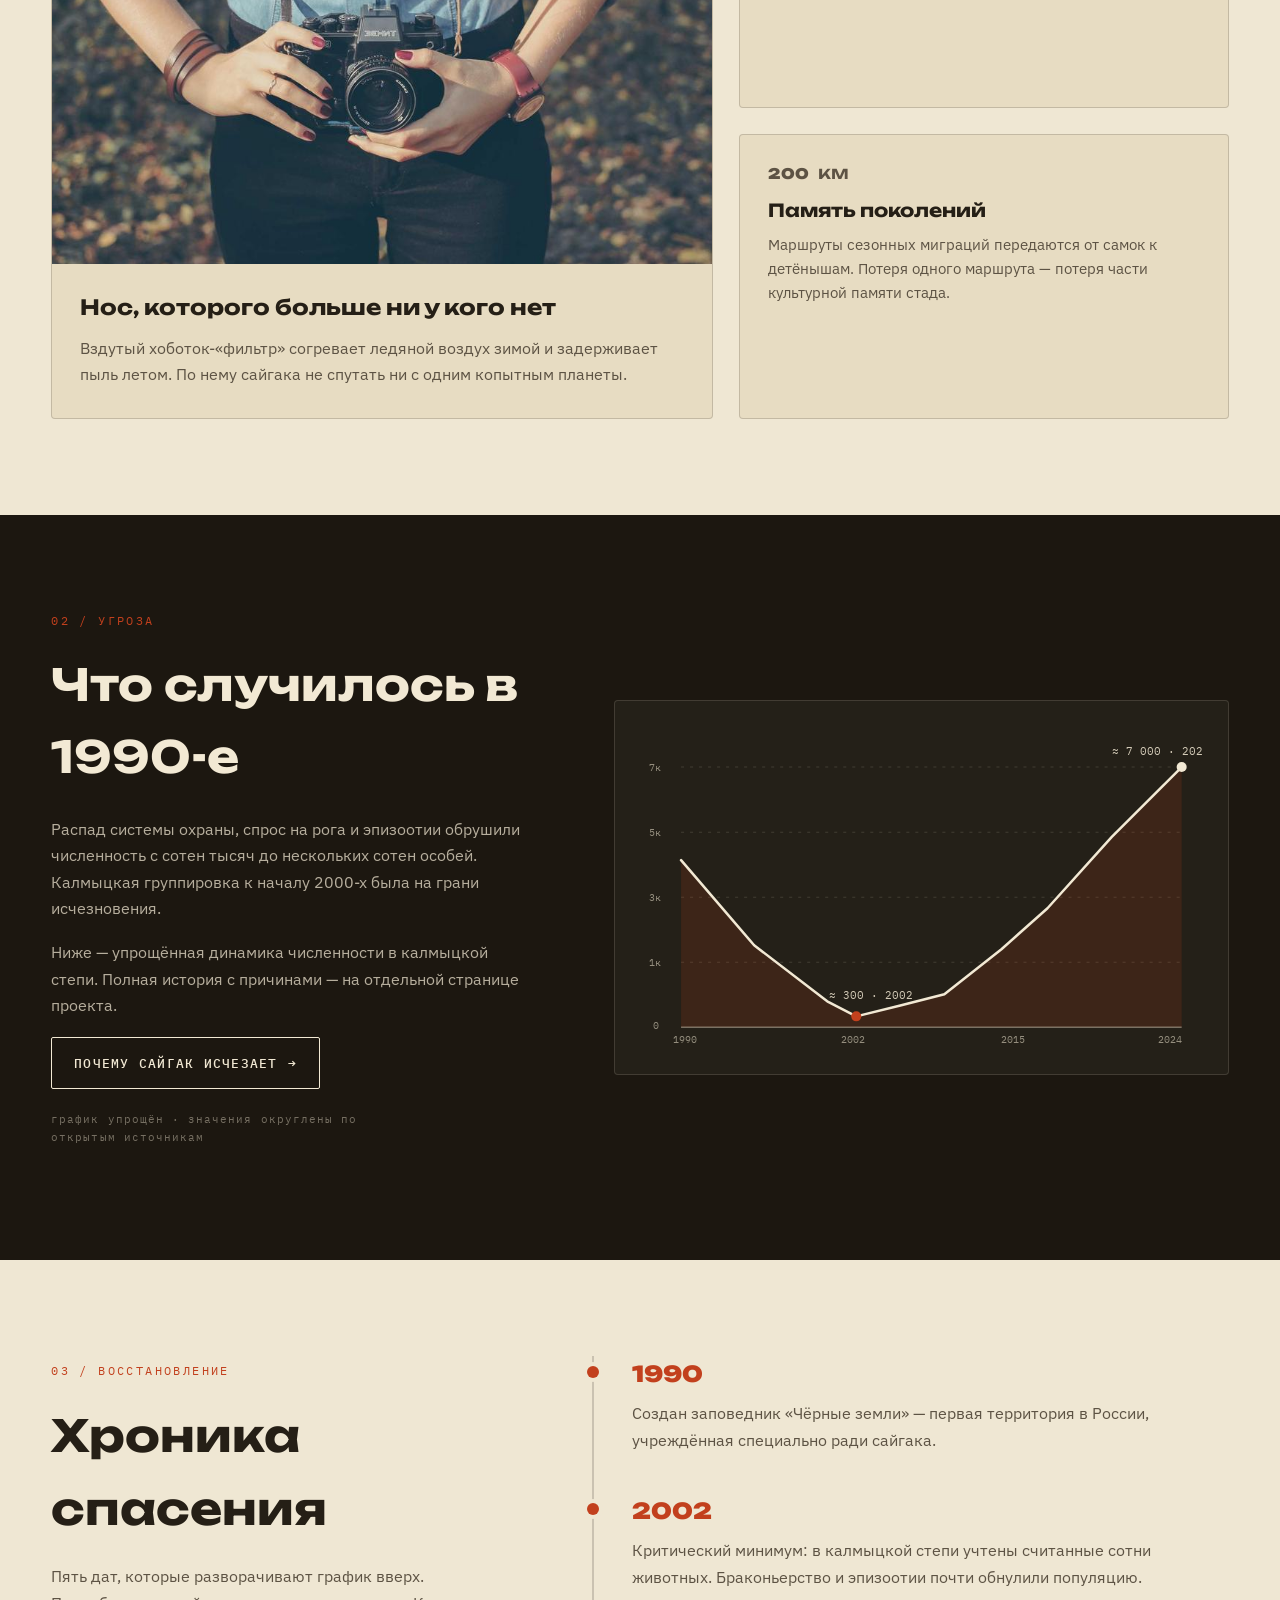
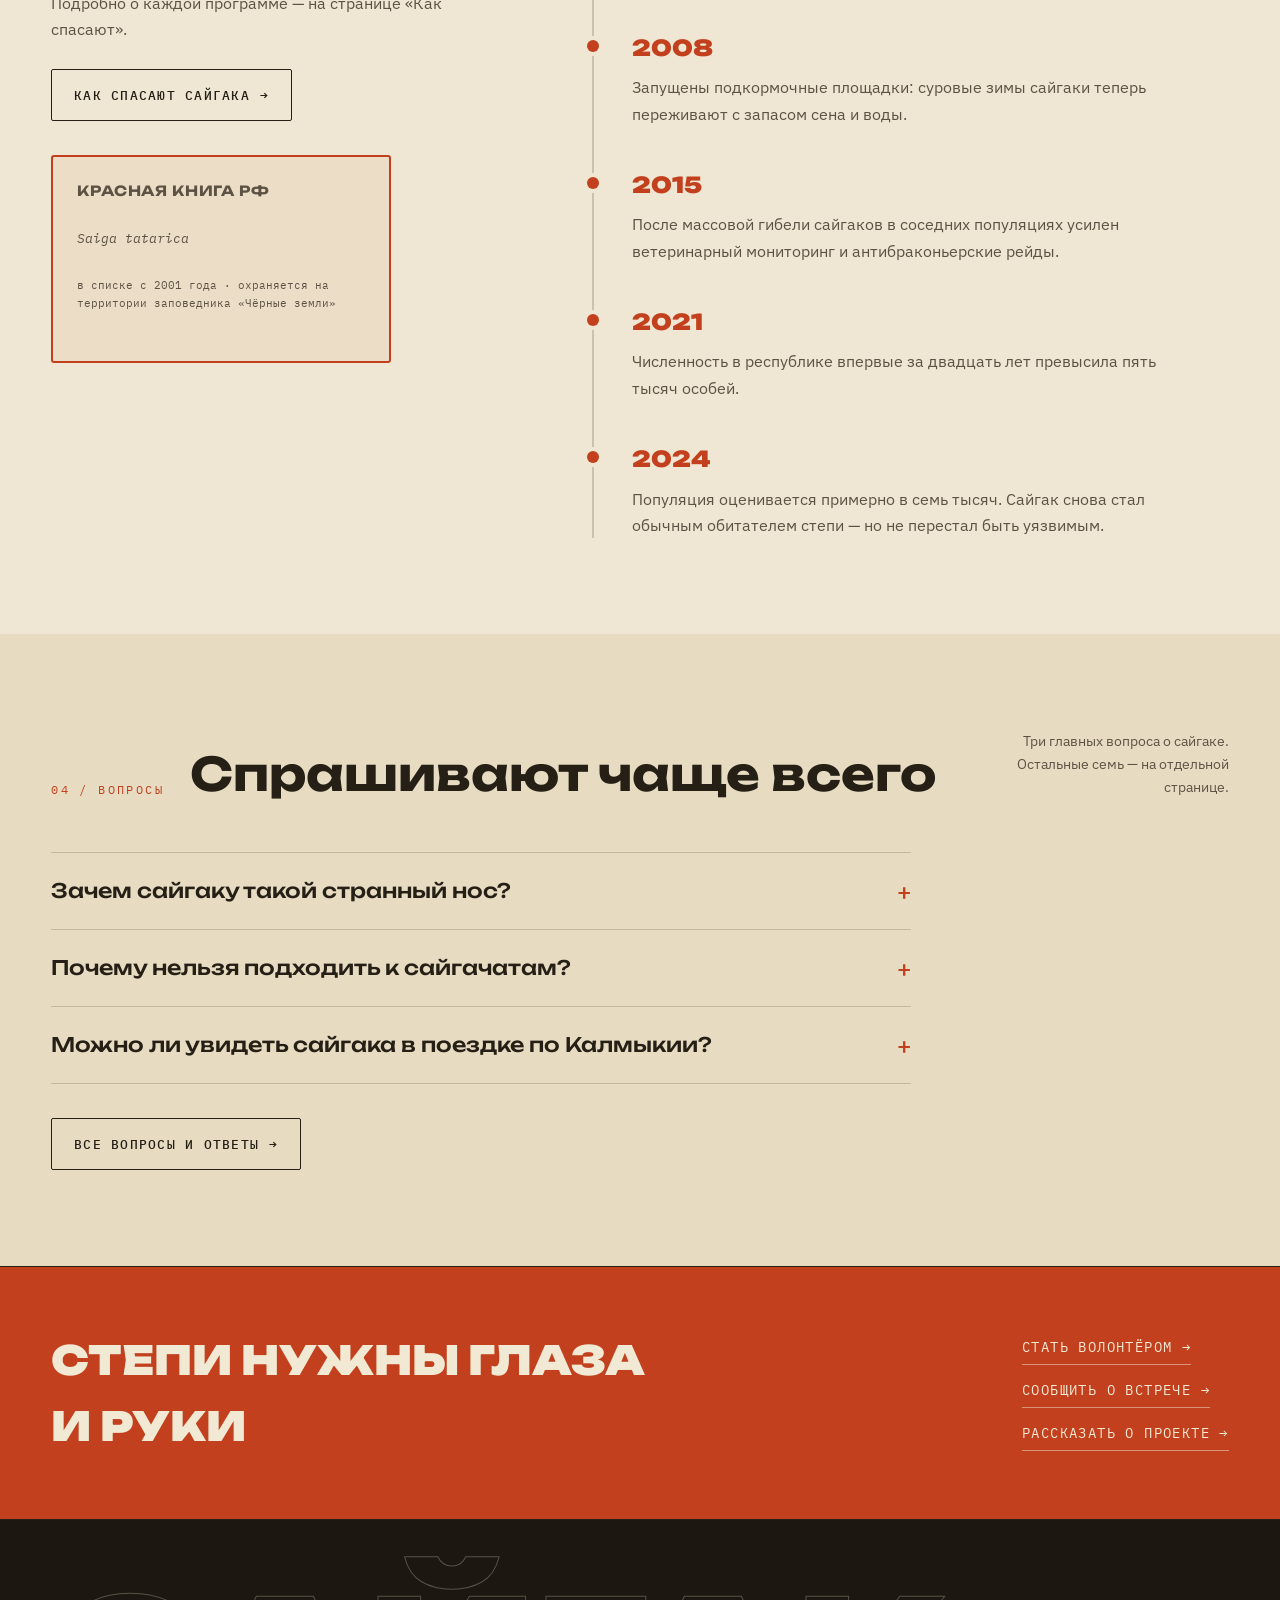
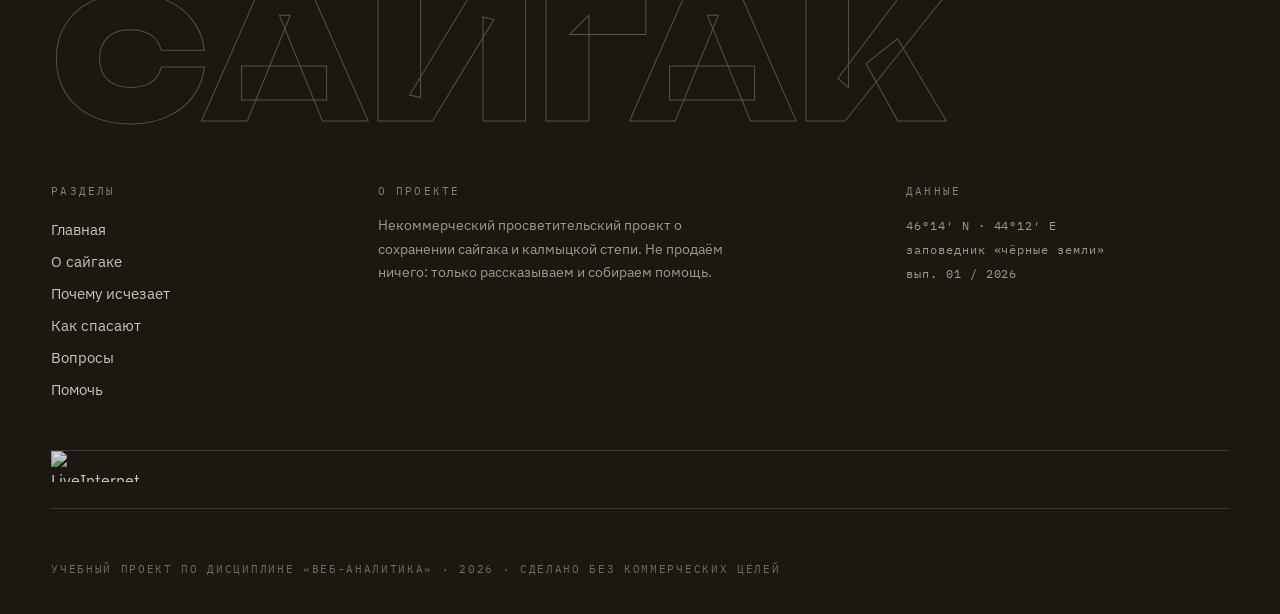
==== commit d373906f: "Revert "Test ci/cd" This reverts commit 7e0f36738bbde78af60166a8047343d1bbd0097e." ====
--- a/site/index.html
+++ b/site/index.html
@@ -96,7 +96,7 @@
   <div class="wrap headin">
     <a class="logo" href="index.html">
       <svg class="logo-saiga" viewBox="0 0 140 90" aria-hidden="true"><use href="#saiga"/></svg>
-      <span class="logo-t">САЙГАК<small>сохранить степь !!!</small></span>
+      <span class="logo-t">САЙГАК<small>сохранить степь</small></span>
     </a>
     <nav class="nav" aria-label="Основная навигация">
       <a href="index.html" class="active" aria-current="page">Главная</a>
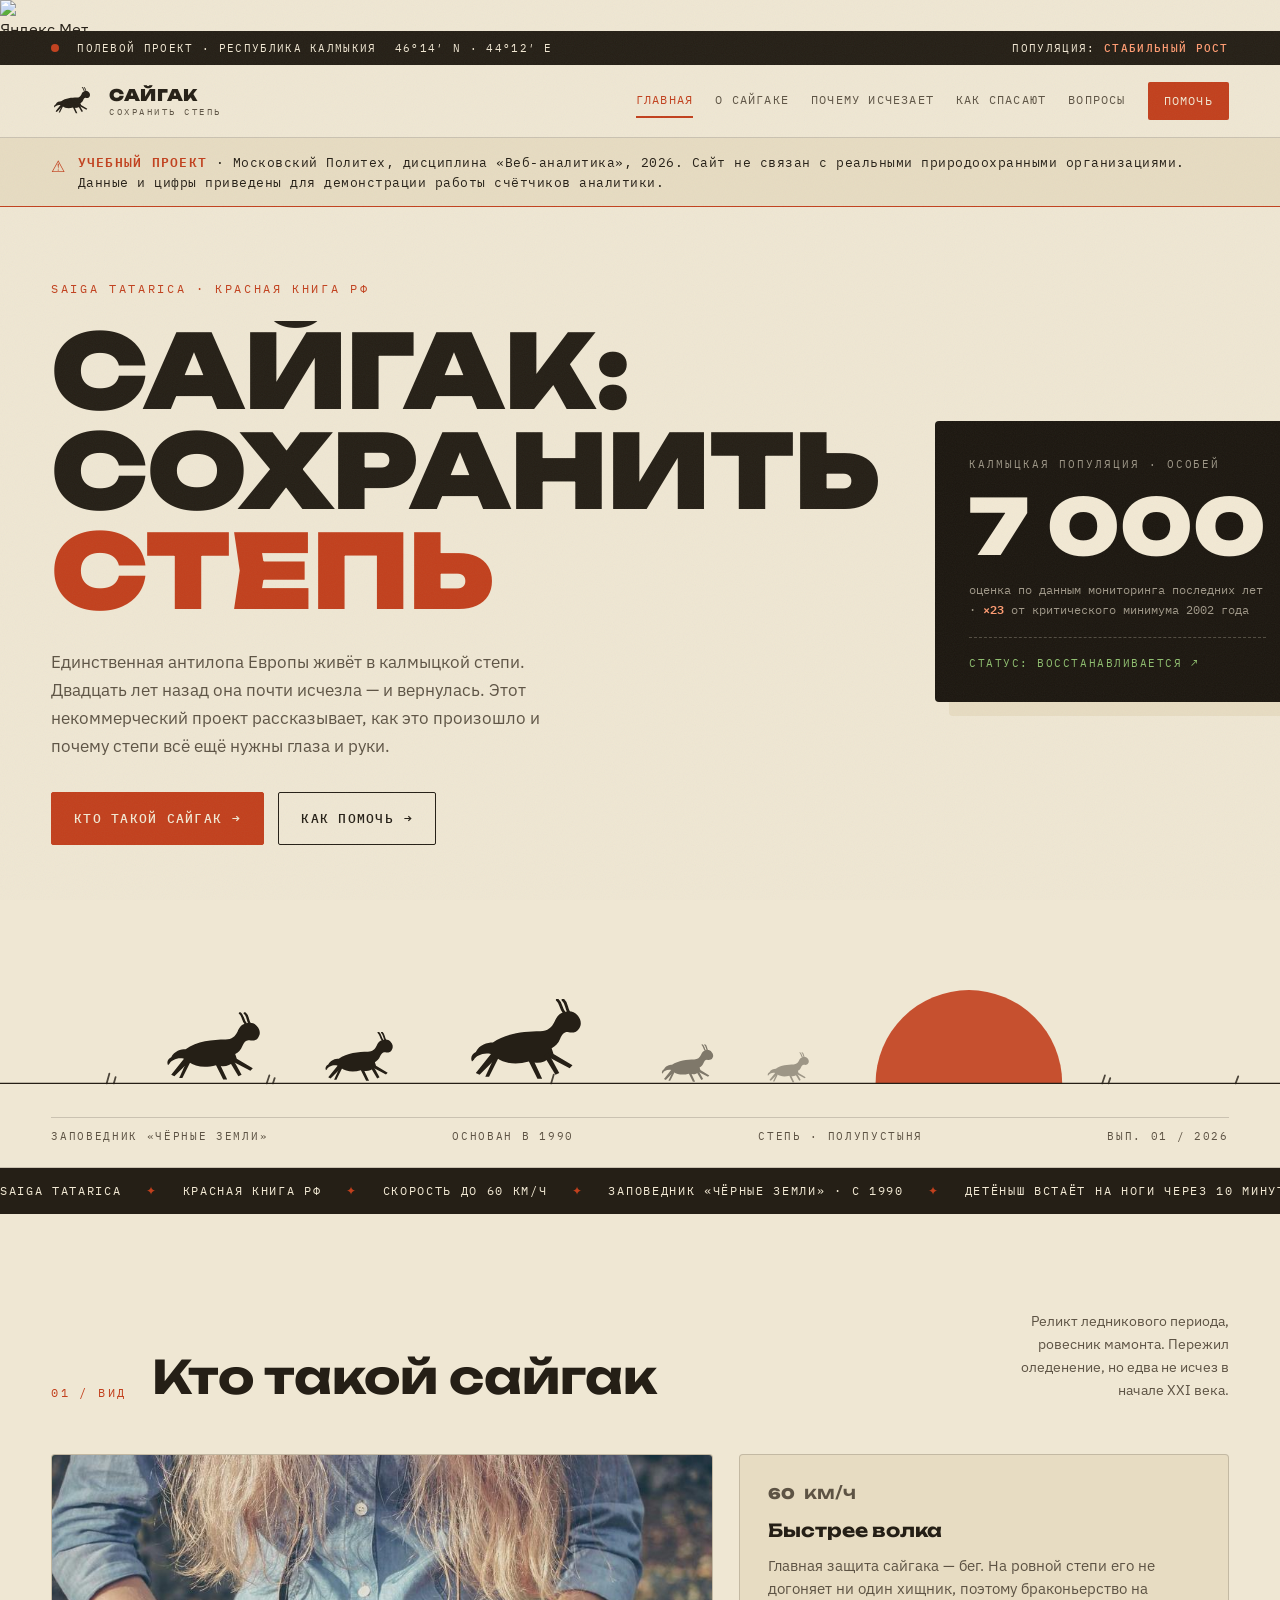
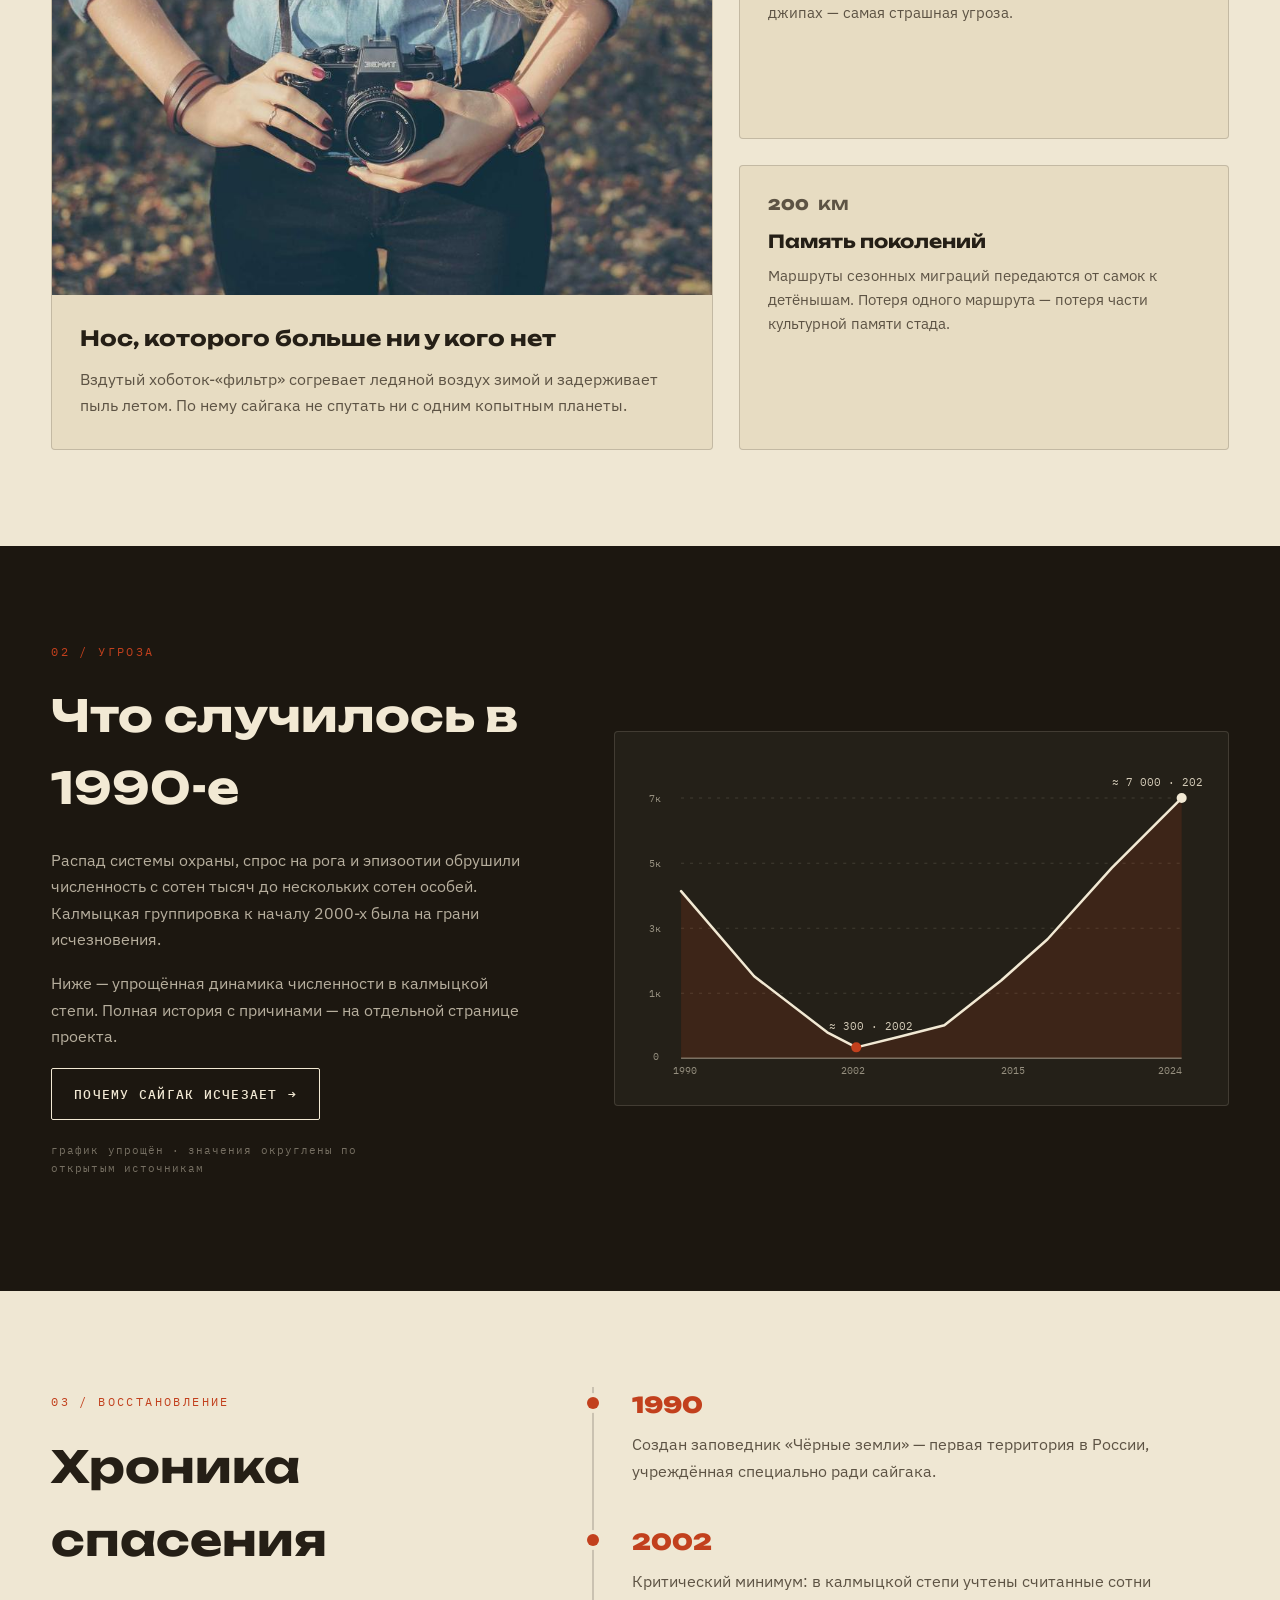
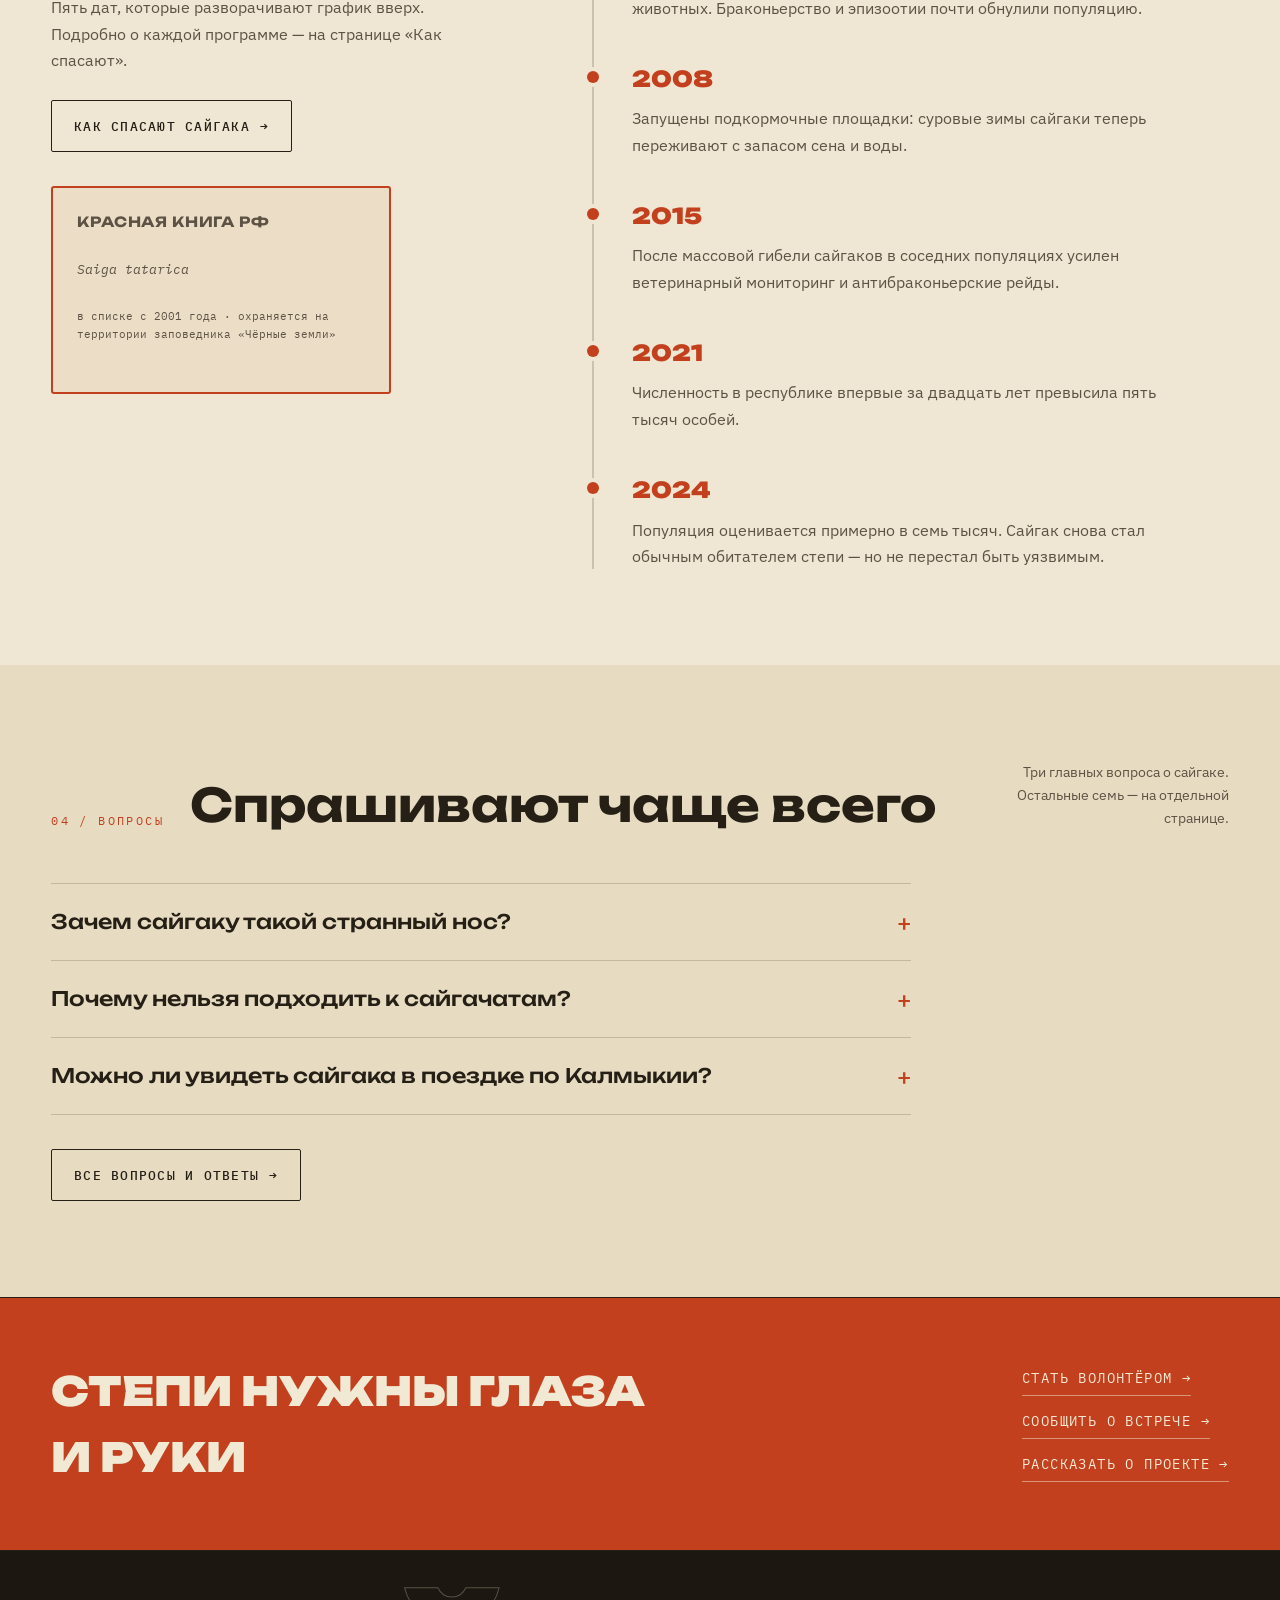
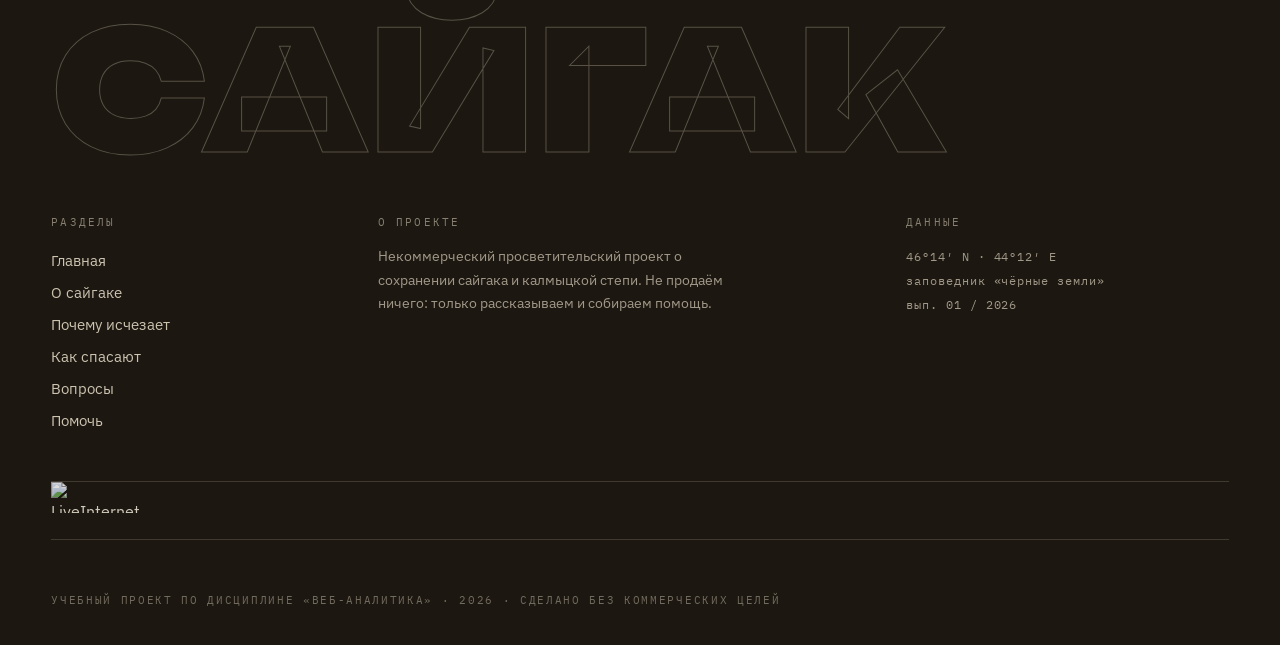
==== commit a4236df6: "Add Yandex Metrika Informer" ====
--- a/site/index.html
+++ b/site/index.html
@@ -21,6 +21,16 @@
   3) Top.Mail.ru     — код счётчика из кабинета Топ.ру.
   Другие системы в проект не добавляются.
 ═══════════════════════════════════════════════════════════════ -->
+<!-- Yandex.Metrika informer -->
+<a href="https://metrika.yandex.ru/stat/?id=112433520&amp;from=informer" target="_blank" rel="nofollow">
+    <img src="https://informer.yandex.ru/informer/112433520/3_1_FFFFFFFF_EFEFEFFF_0_pageviews"
+         style="width:88px; height:31px; border:0;"
+         alt="Яндекс.Метрика"
+         title="Яндекс.Метрика: данные за сегодня (просмотры, визиты и уникальные посетители)"
+        class="ym-advanced-informer" data-cid="112433520" data-lang="ru"/>
+</a>
+<!-- /Yandex.Metrika informer -->
+
 <!-- Yandex.Metrika counter -->
 <script type="text/javascript">
     (function(m,e,t,r,i,k,a){
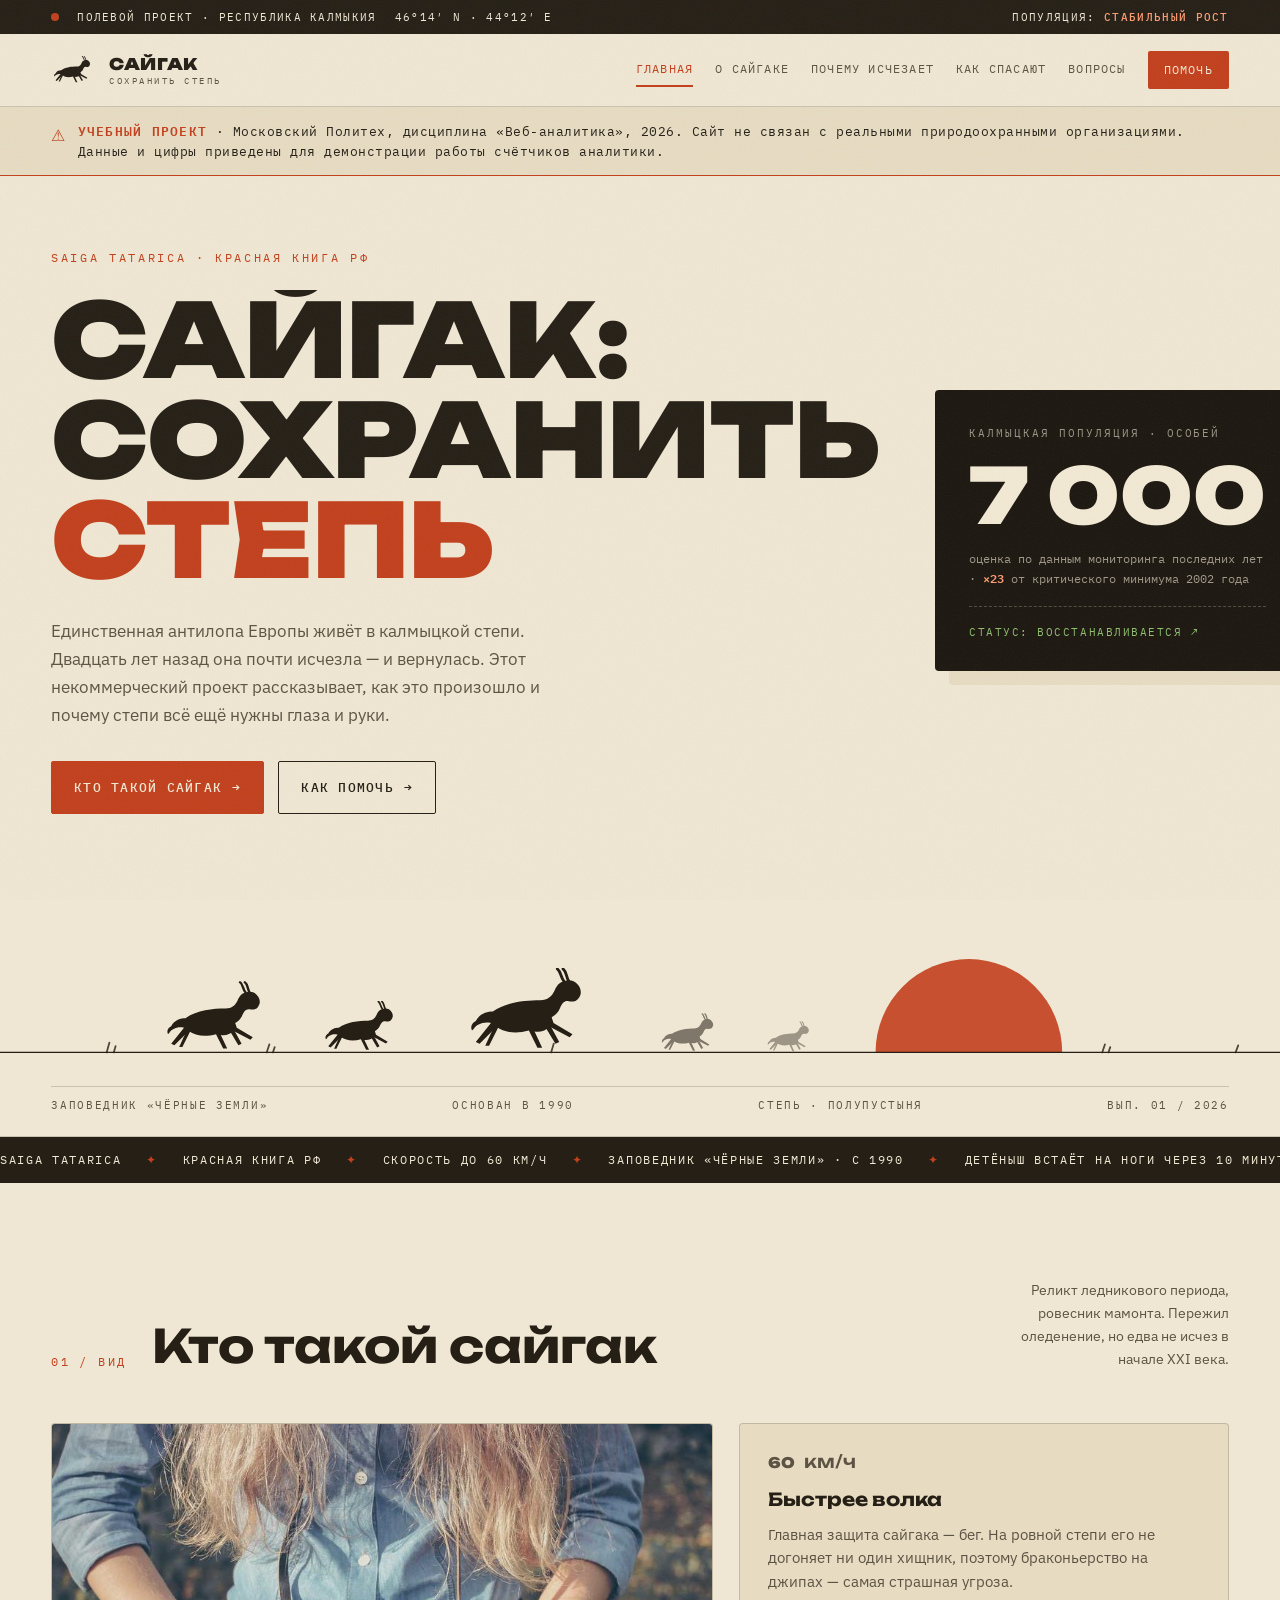
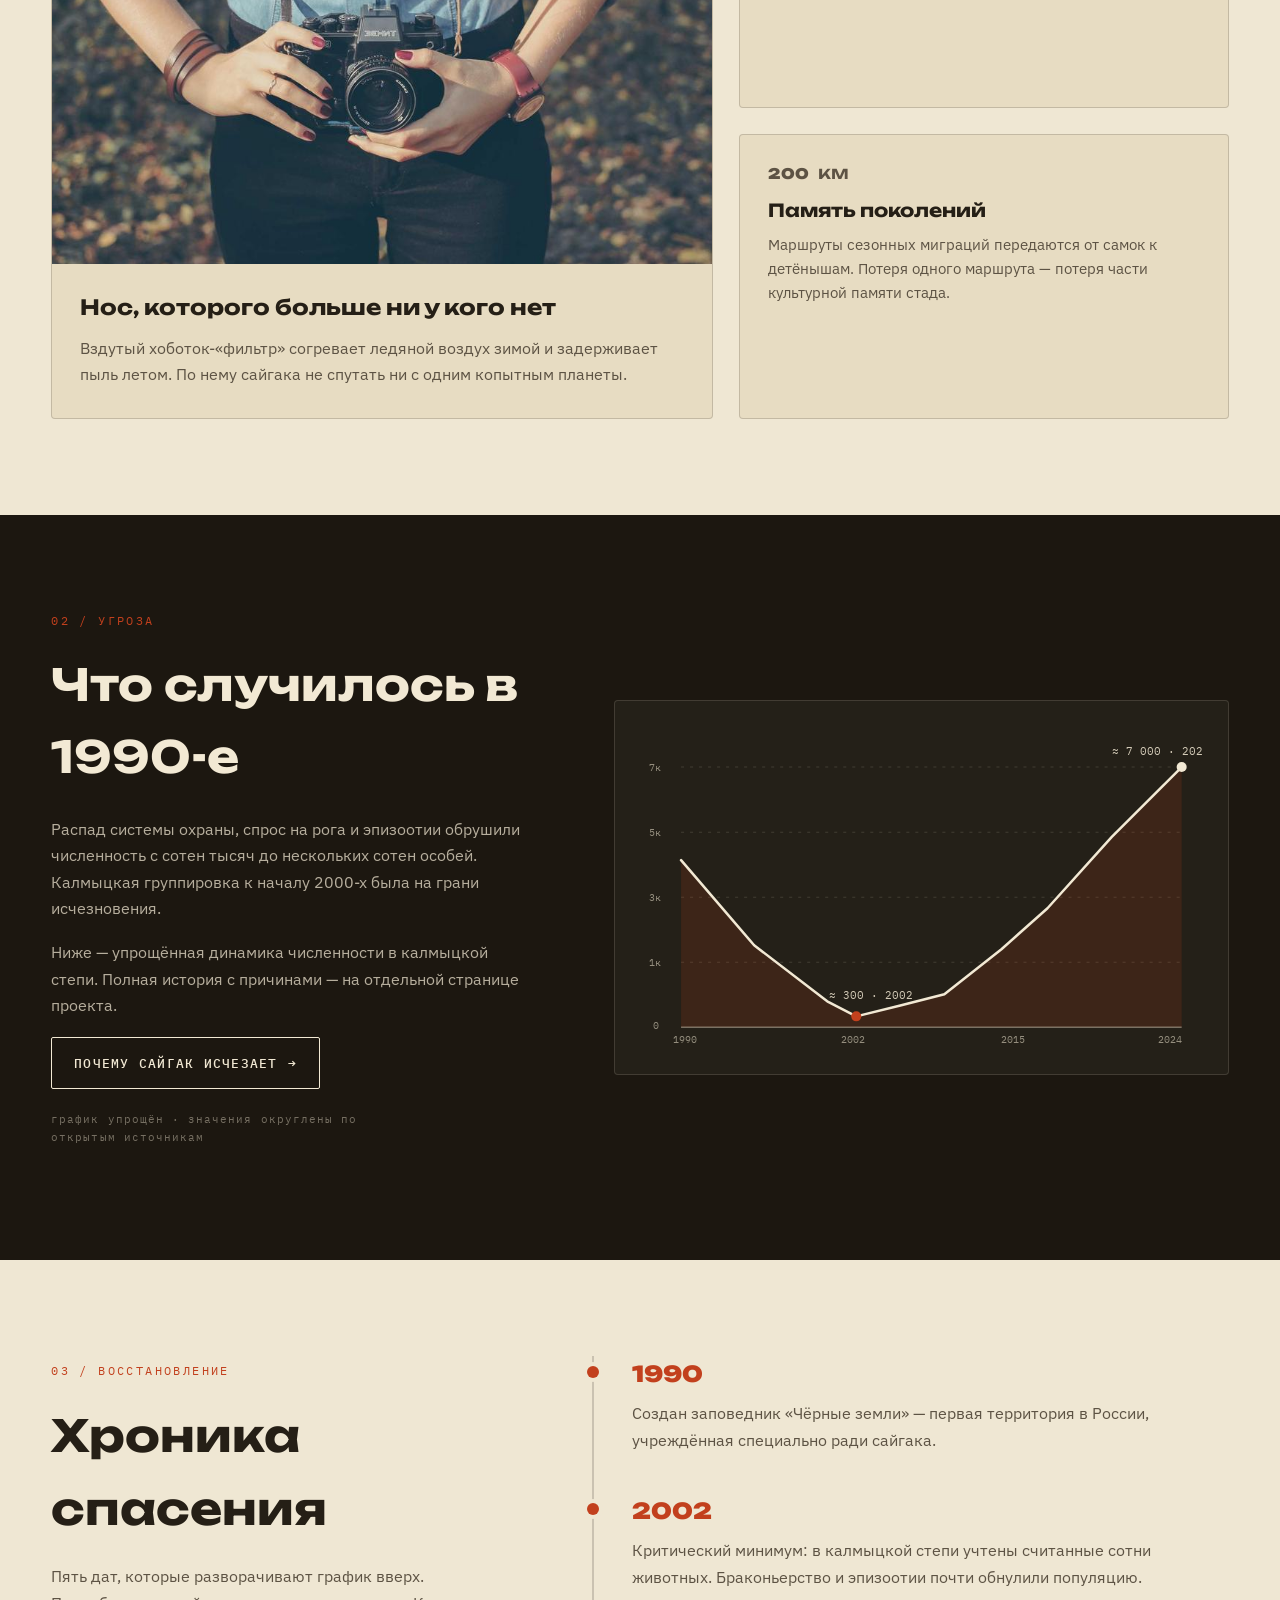
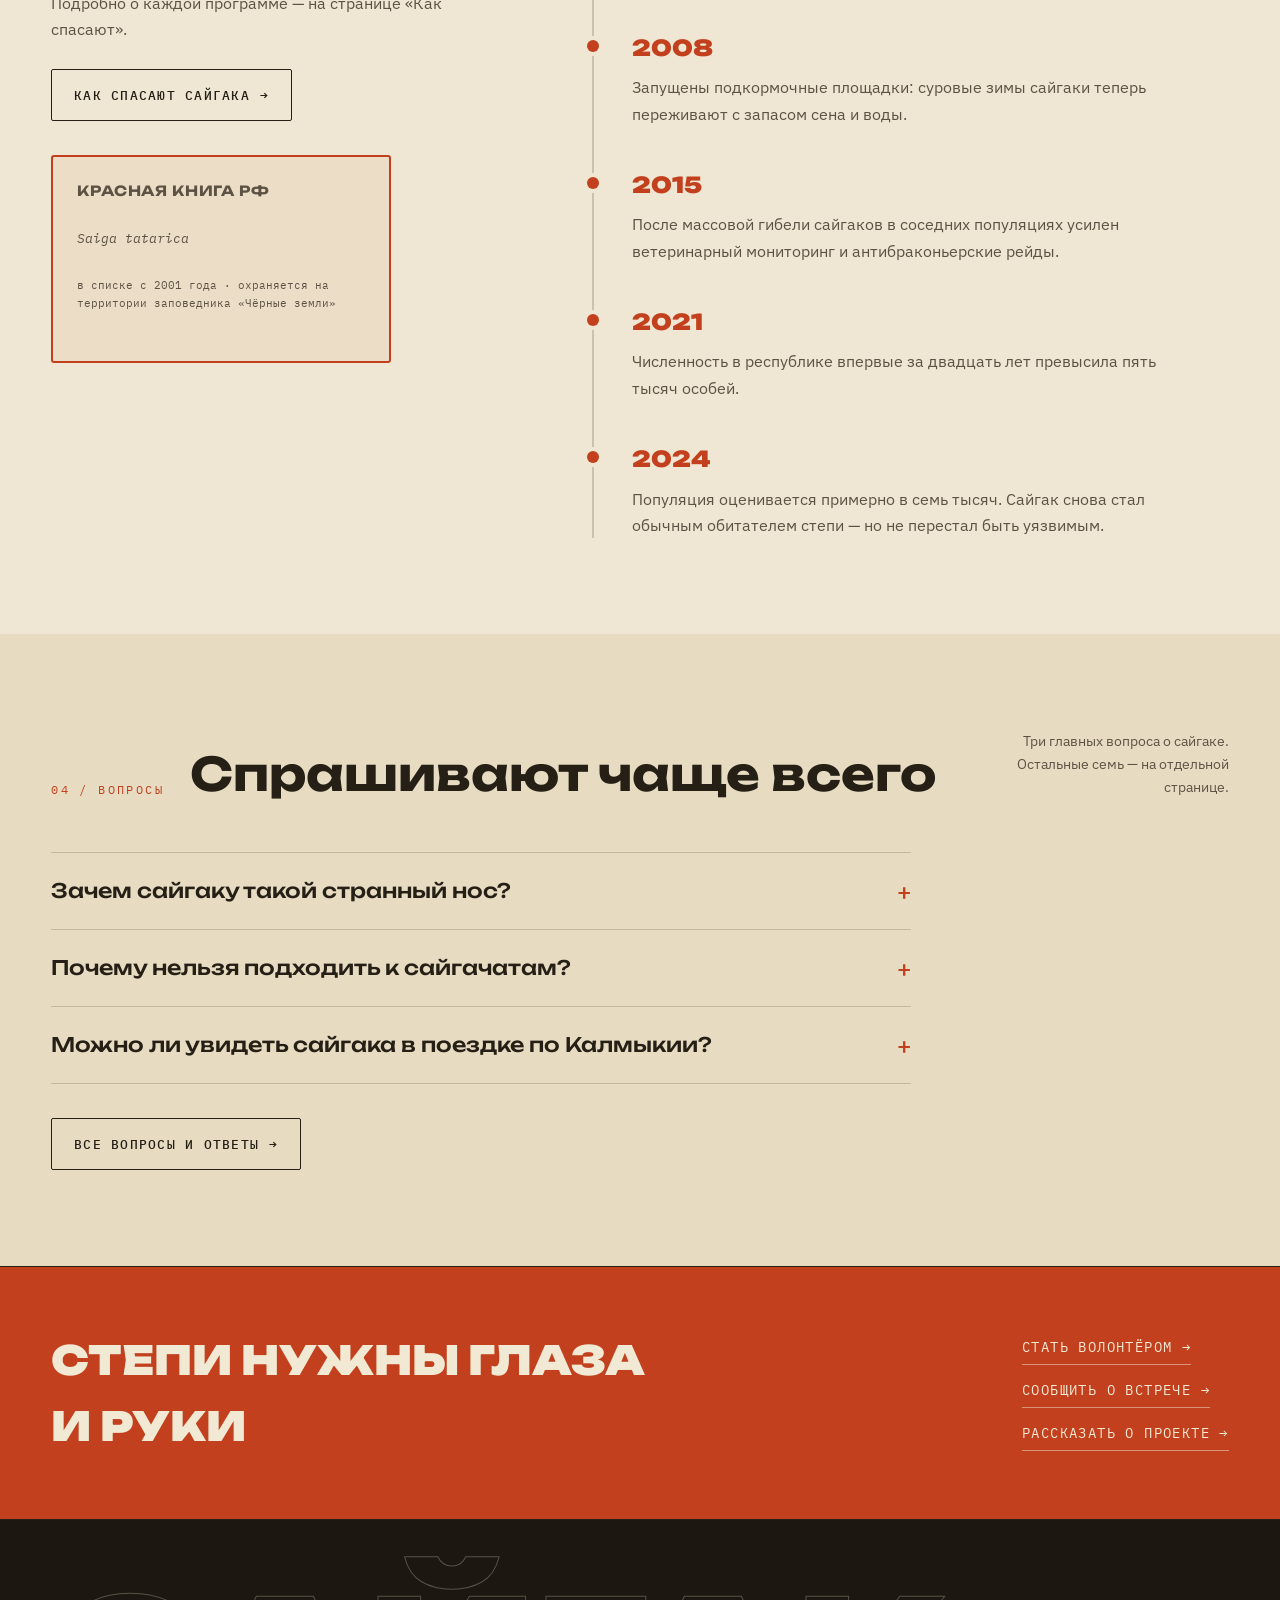
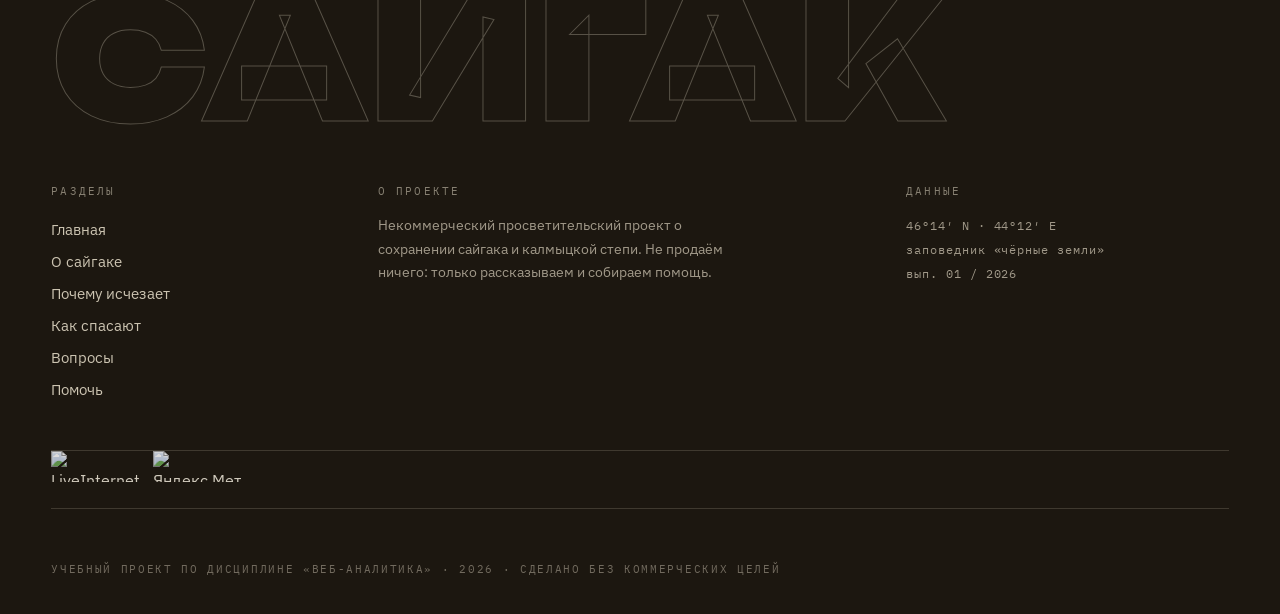
==== commit 4f7720a1: "Fix Informer in index.html" ====
--- a/site/index.html
+++ b/site/index.html
@@ -21,15 +21,6 @@
   3) Top.Mail.ru     — код счётчика из кабинета Топ.ру.
   Другие системы в проект не добавляются.
 ═══════════════════════════════════════════════════════════════ -->
-<!-- Yandex.Metrika informer -->
-<a href="https://metrika.yandex.ru/stat/?id=112433520&amp;from=informer" target="_blank" rel="nofollow">
-    <img src="https://informer.yandex.ru/informer/112433520/3_1_FFFFFFFF_EFEFEFFF_0_pageviews"
-         style="width:88px; height:31px; border:0;"
-         alt="Яндекс.Метрика"
-         title="Яндекс.Метрика: данные за сегодня (просмотры, визиты и уникальные посетители)"
-        class="ym-advanced-informer" data-cid="112433520" data-lang="ru"/>
-</a>
-<!-- /Yandex.Metrika informer -->
 
 <!-- Yandex.Metrika counter -->
 <script type="text/javascript">
@@ -44,6 +35,9 @@
 </script>
 <noscript><div><img src="https://mc.yandex.ru/watch/112433520" style="position:absolute; left:-9999px;" alt="" /></div></noscript>
 <!-- /Yandex.Metrika counter -->
+
+
+
 <!-- ══ Rambler Top100 ══ -->
 <script>
     (function (w, d, c) {
@@ -351,6 +345,16 @@
          src="[data-uri]"
          alt="LiveInternet" />
   </a>
+
+  <!-- Yandex.Metrika informer -->
+  <a href="https://metrika.yandex.ru/stat/?id=112433520&amp;from=informer" target="_blank" rel="nofollow">
+      <img src="https://informer.yandex.ru/informer/112433520/3_0_FFFFFFFF_EFEFEFFF_0_pageviews"
+          style="width:88px; height:31px; border:0;"
+          alt="Яндекс.Метрика"
+          title="Яндекс.Метрика: данные за сегодня (просмотры, визиты и уникальные посетители)"
+          class="ym-advanced-informer" data-cid="112433520" data-lang="ru"/>
+  </a>
+  <!-- /Yandex.Metrika informer -->
   <script>(function(d,s){d.getElementById("licntCC11").src=
   "https://counter.yadro.ru/hit?t11.6;r"+escape(d.referrer)+
   ((typeof(s)=="undefined")?"":";s"+s.width+"*"+s.height+"*"+
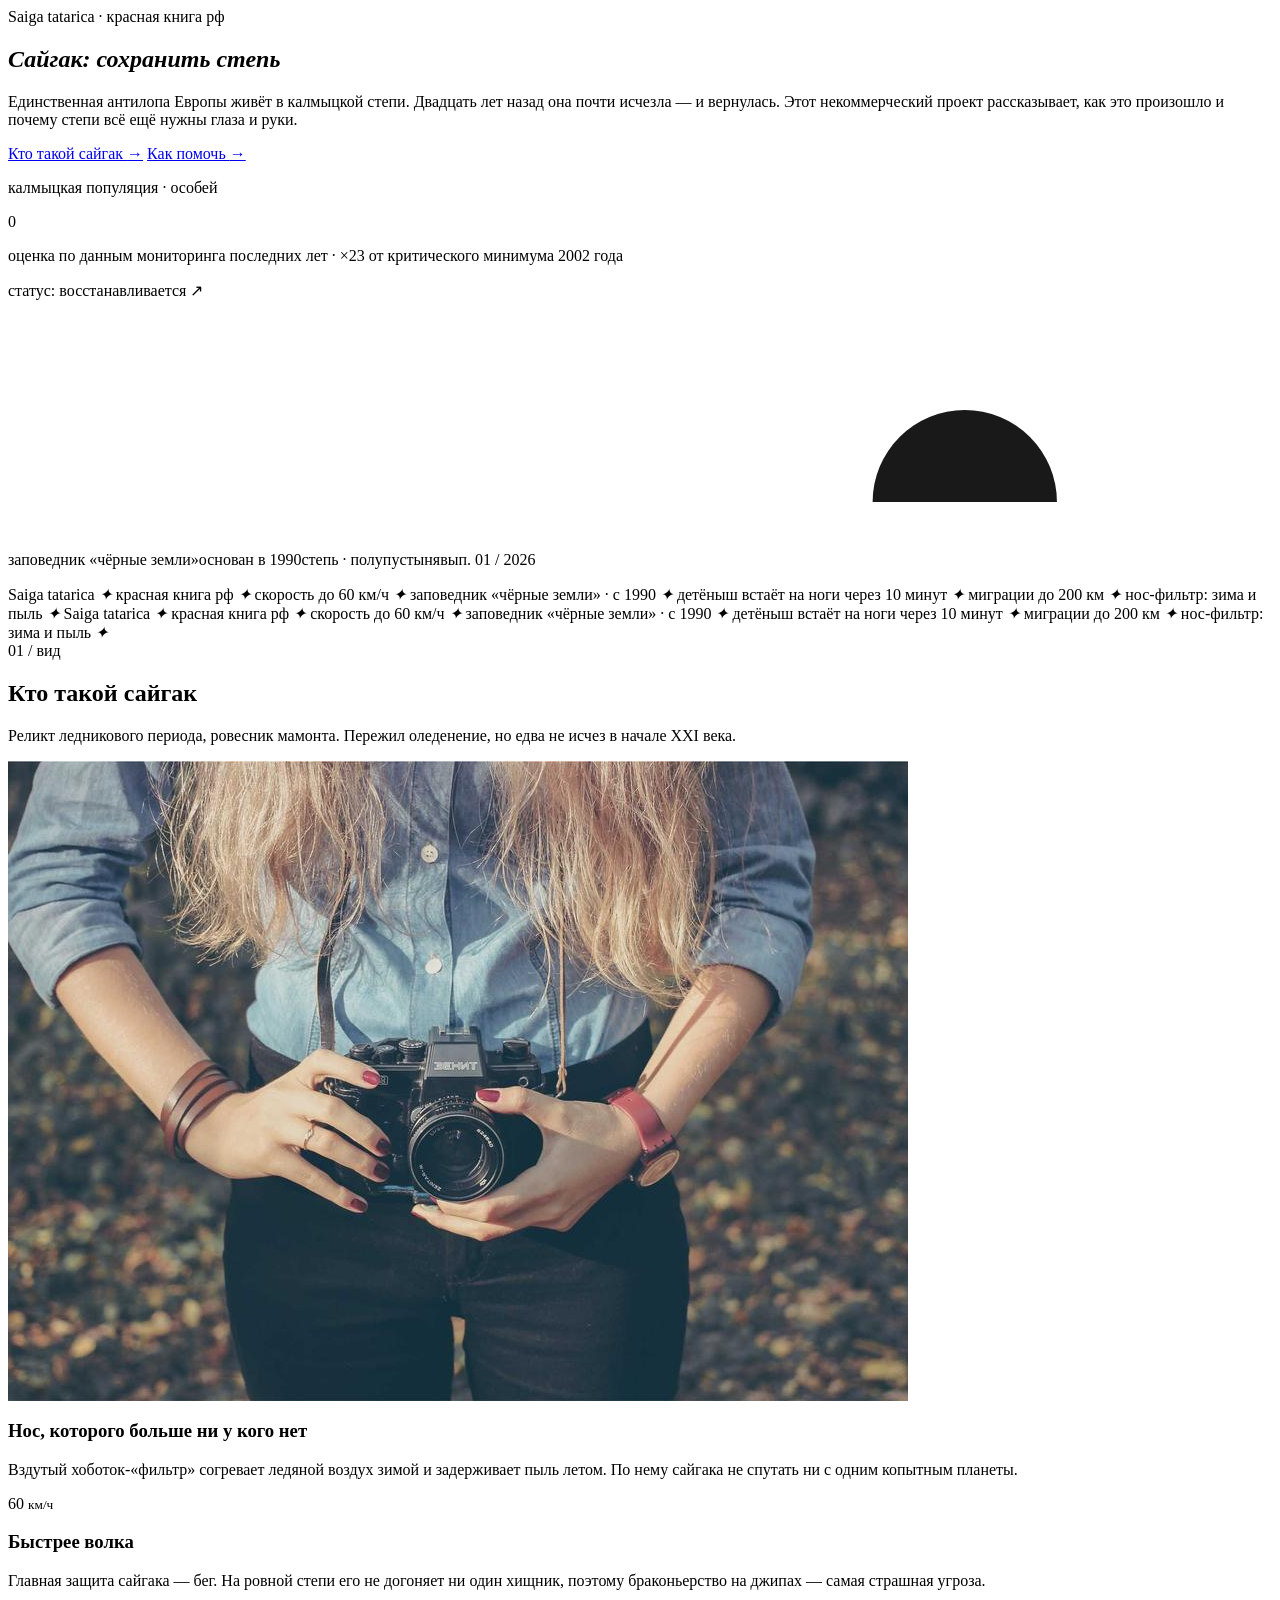
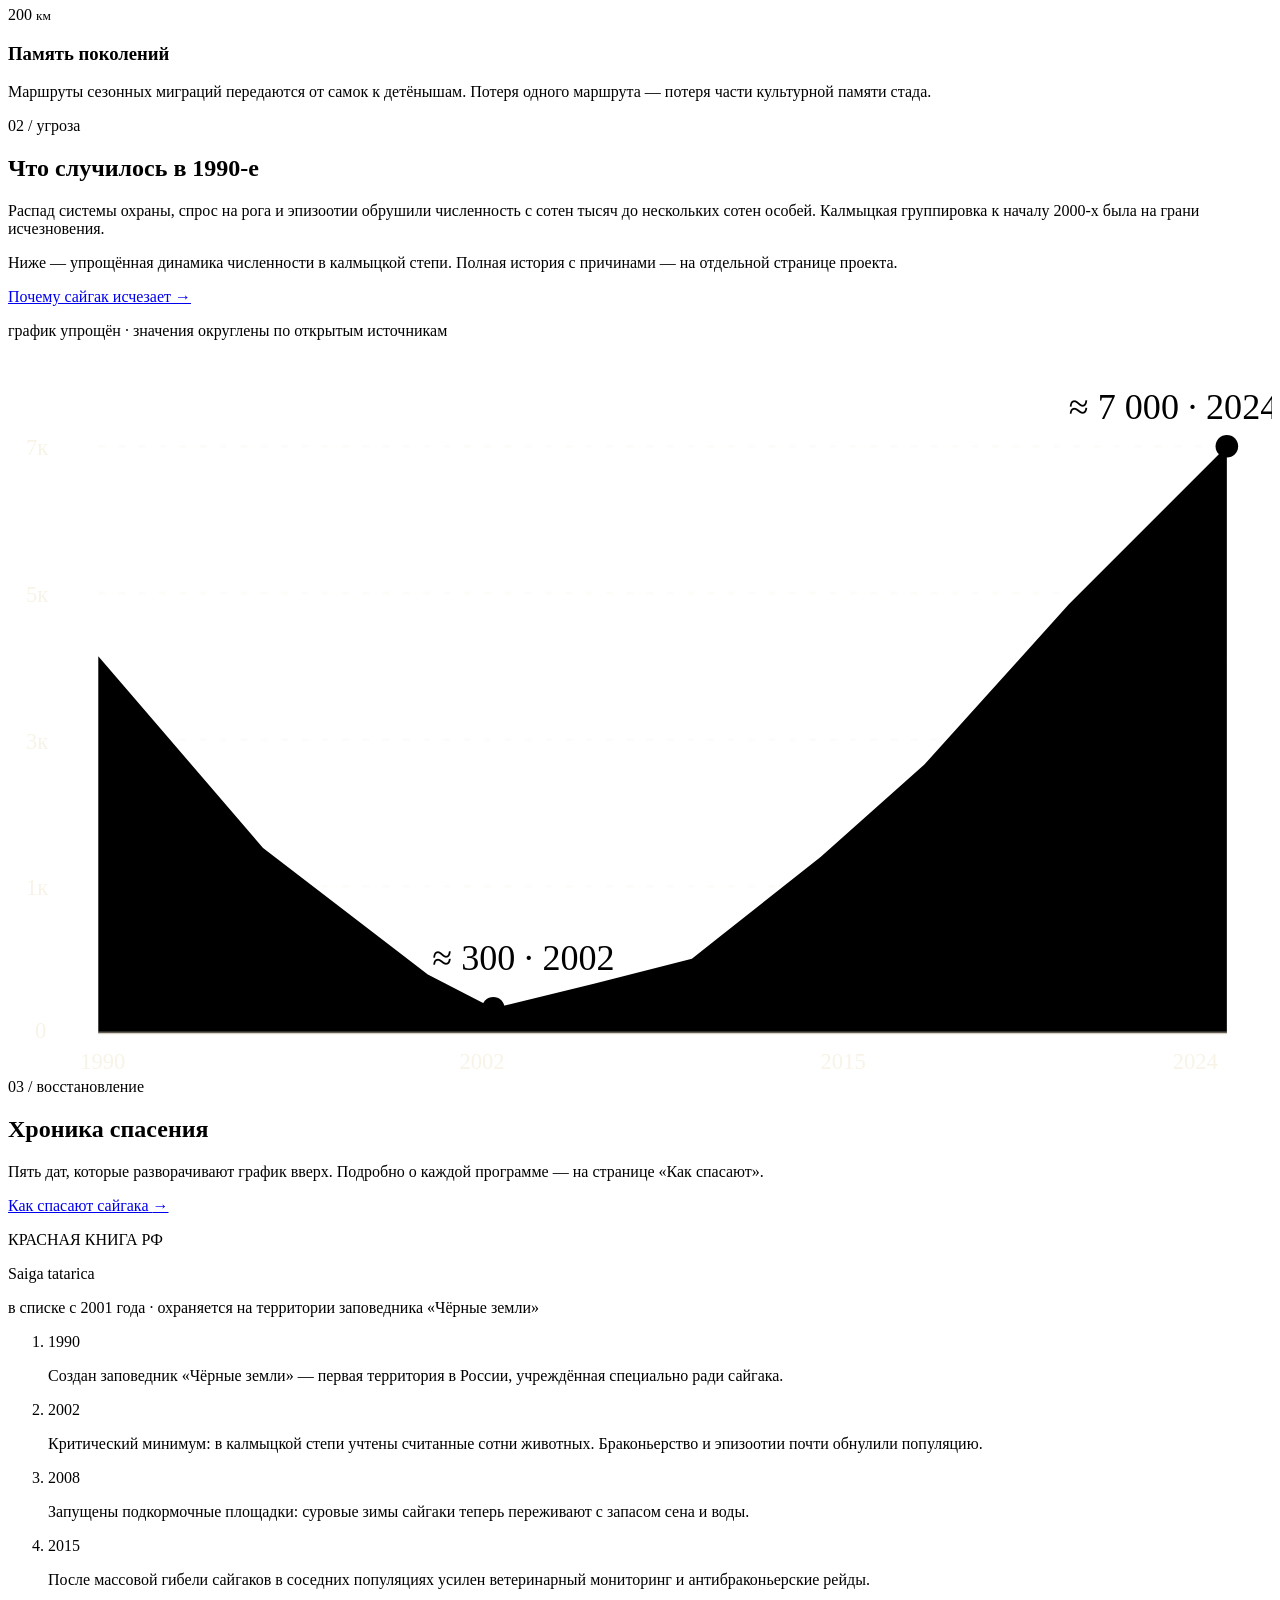
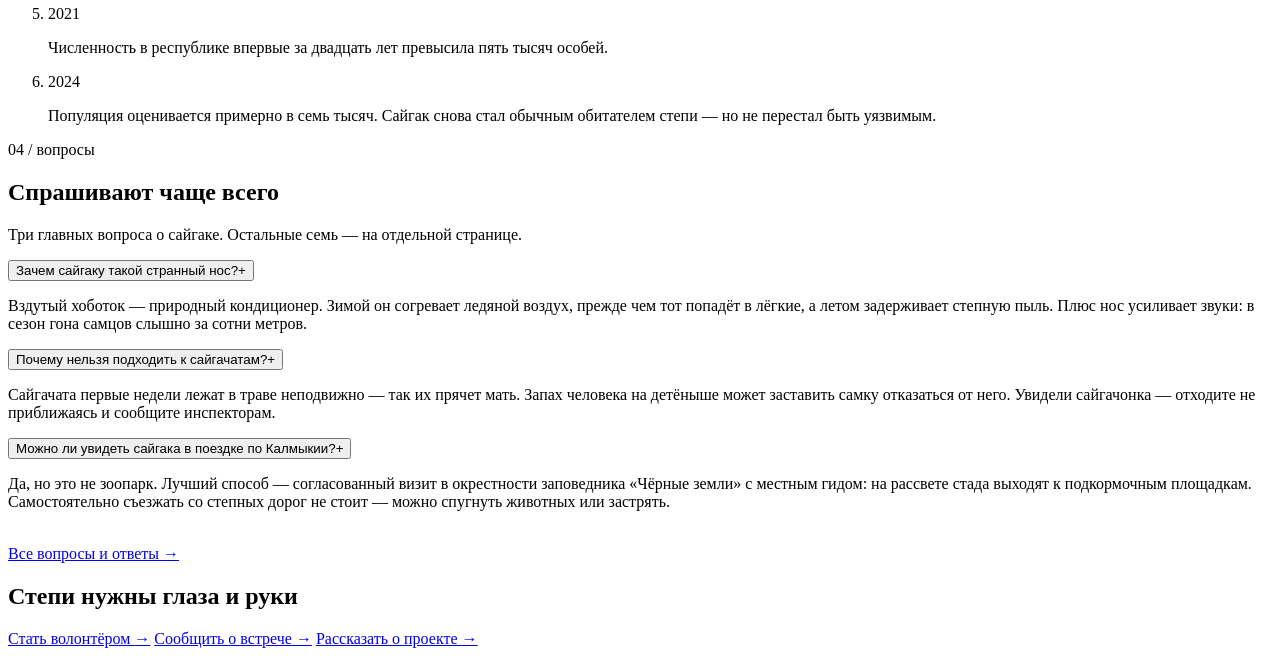
==== commit b686edf3: "Deduplicate shared markup via SSI partials Extract head, counters, statusbar, header-nav, disclaimer" ====
--- a/site/index.html
+++ b/site/index.html
@@ -1,127 +1,17 @@
-<!DOCTYPE html>
-<html lang="ru">
-<head>
-<meta charset="UTF-8">
-<meta name="viewport" content="width=device-width, initial-scale=1.0">
-<title>Сайгак: сохранить степь — полевой проект, Республика Калмыкия</title>
-<meta name="description" content="Некоммерческий просветительский проект о сохранении сайгака и калмыцкой степи. Заповедник «Чёрные земли», вопросы и ответы, как помочь.">
-<!-- Раскомментируй, пока проект учебный и не должен индексироваться: -->
-<meta name="robots" content="noindex">
-<link rel="preconnect" href="https://fonts.googleapis.com">
-<link rel="preconnect" href="https://fonts.gstatic.com" crossorigin>
-<link href="https://fonts.googleapis.com/css2?family=IBM+Plex+Mono:wght@400;500;600&family=IBM+Plex+Sans:wght@400;500;600;700&family=Unbounded:wght@500;700;900&display=swap" rel="stylesheet">
-<link rel="stylesheet" href="css/style.css">
-
-<!-- ══════════════════════════════════════════════════════════════
-  СЧЁТЧИКИ ВЕБ-АНАЛИТИКИ
-  Сюда вставляются ровно три счётчика (по мере готовности):
-  1) Яндекс.Метрика  — код из кабинета Метрики. После вставки
-     впишите номер счётчика в константу YM_ID в скрипте внизу.
-  2) Рамблер/Топ100  — код счётчика из кабинета Топ100.
-  3) Top.Mail.ru     — код счётчика из кабинета Топ.ру.
-  Другие системы в проект не добавляются.
-═══════════════════════════════════════════════════════════════ -->
-
-<!-- Yandex.Metrika counter -->
-<script type="text/javascript">
-    (function(m,e,t,r,i,k,a){
-        m[i]=m[i]||function(){(m[i].a=m[i].a||[]).push(arguments)};
-        m[i].l=1*new Date();
-        for (var j = 0; j < document.scripts.length; j++) {if (document.scripts[j].src === r) { return; }}
-        k=e.createElement(t),a=e.getElementsByTagName(t)[0],k.async=1,k.src=r,a.parentNode.insertBefore(k,a)
-    })(window, document,'script','https://mc.yandex.ru/metrika/tag.js?id=112433520', 'ym');
-
-    ym(112433520, 'init', {ssr:true, webvisor:true, clickmap:true, ecommerce:"dataLayer", referrer: document.referrer, url: location.href, accurateTrackBounce:true, trackLinks:true});
-</script>
-<noscript><div><img src="https://mc.yandex.ru/watch/112433520" style="position:absolute; left:-9999px;" alt="" /></div></noscript>
-<!-- /Yandex.Metrika counter -->
-
-
-
-<!-- ══ Rambler Top100 ══ -->
-<script>
-    (function (w, d, c) {
-    (w[c] = w[c] || []).push(function() {
-        var options = { project: 7752474 };
-        try { w.top100Counter = new top100(options); } catch(e) { }
-    });
-    var n = d.getElementsByTagName("script")[0],
-    s = d.createElement("script"),
-    f = function () { n.parentNode.insertBefore(s, n); };
-    s.type = "text/javascript";
-    s.async = true;
-    s.src = (d.location.protocol == "https:" ? "https:" : "http:") + "//st.top100.ru/top100/top100.js";
-    if (w.opera == "[object Opera]") { d.addEventListener("DOMContentLoaded", f, false); } else { f(); }
-})(window, document, "_top100q");
-</script>
-<noscript><img src="//counter.rambler.ru/top100.cnt?pid=7752474" alt="Топ-100" /></noscript>
-
-<!-- ══ MyTracker (бывший Top.Mail.Ru) ══ -->
-<script type="text/javascript">
-var _tmr = window._tmr || (window._tmr = []);
-_tmr.push({id: "3793381", type: "pageView", start: (new Date()).getTime()});
-(function (d, w, id) {
-  if (d.getElementById(id)) return;
-  var ts = d.createElement("script"); ts.type = "text/javascript"; ts.async = true; ts.id = id;
-  ts.src = "https://top-fwz1.mail.ru/js/code.js";
-  var f = function () {var s = d.getElementsByTagName("script")[0]; s.parentNode.insertBefore(ts, s);};
-  if (w.opera == "[object Opera]") { d.addEventListener("DOMContentLoaded", f, false); } else { f(); }
-})(document, window, "tmr-code");
-</script>
-<noscript><div><img src="https://top-fwz1.mail.ru/counter?id=3793381;js=na" style="position:absolute;left:-9999px;" alt="MyTracker" /></div></noscript>
-</head>
+<!--#set var="PAGE" value="index" -->
+<!--#set var="TITLE" value="Сайгак: сохранить степь — полевой проект, Республика Калмыкия" -->
+<!--#set var="DESC" value="Некоммерческий просветительский проект о сохранении сайгака и калмыцкой степи. Заповедник «Чёрные земли», вопросы и ответы, как помочь." -->
+<!--#set var="NOINDEX" value="true" -->
+<!--#set var="ISSUE" value="01" -->
+<!--#set var="PAGE_PATH" value="/" -->
+<!--#include virtual="/partials/head.html" -->
 <body>
 
-<!-- скрытые символы: силуэт сайгака -->
-<svg width="0" height="0" style="position:absolute" aria-hidden="true">
-  <symbol id="saiga" viewBox="0 0 140 90">
-    <path d="M10 66 C8 62 10 58 14 56 C18 48 26 46 32 46 C46 36 66 34 82 34 C90 34 94 30 97 24 C99 19 102 15 107 14 C112 12 118 13 121 17 C125 21 126 27 123 31 C121 35 116 36 112 35 C108 34 105 37 103 42 C101 47 98 50 94 52 L96 58 L116 70 L113 73 L92 62 C88 66 82 68 76 67 L84 84 L79 84 L70 66 C56 70 44 68 36 62 L18 80 L14 78 L30 58 C22 56 14 60 12 64 Z"/>
-    <path d="M38 62 L28 82 L24 82 L34 60 Z"/>
-    <path d="M90 56 L102 78 L98 80 L86 60 Z"/>
-    <path d="M107 14 C103 9 104 4 100 1" fill="none" stroke="currentColor" stroke-width="3" stroke-linecap="round"/>
-    <path d="M112 14 C109 9 110 4 106 1" fill="none" stroke="currentColor" stroke-width="3" stroke-linecap="round"/>
-  </symbol>
-</svg>
-
+<!--#include virtual="/partials/saiga-symbol.html" -->
 <div class="noise" aria-hidden="true"></div>
-
-<!-- ══ статусная строка ══ -->
-<div class="statusbar mono">
-  <div class="wrap sbin">
-    <span class="dot" aria-hidden="true"></span>
-    <span>полевой проект · республика калмыкия</span>
-    <span class="hide-s">46°14′ N · 44°12′ E</span>
-    <span class="sb-r">популяция: <b>стабильный рост</b></span>
-  </div>
-</div>
-
-<!-- ══ шапка ══ -->
-<header class="site-head">
-  <div class="wrap headin">
-    <a class="logo" href="index.html">
-      <svg class="logo-saiga" viewBox="0 0 140 90" aria-hidden="true"><use href="#saiga"/></svg>
-      <span class="logo-t">САЙГАК<small>сохранить степь</small></span>
-    </a>
-    <nav class="nav" aria-label="Основная навигация">
-      <a href="index.html" class="active" aria-current="page">Главная</a>
-      <a href="saiga.html">О сайгаке</a>
-      <a href="decline.html">Почему исчезает</a>
-      <a href="rescue.html">Как спасают</a>
-      <a href="faq.html">Вопросы</a>
-      <a href="help.html" class="nav-cta" data-track="nav_help">Помочь</a>
-    </nav>
-  </div>
-</header>
-
-<!-- дисклеймер: учебный проект -->
-<div class="disclaimer">
-  <div class="wrap">
-    <p class="disclaimer-text">
-      <span class="disclaimer-icon">⚠</span>
-      <span><b>Учебный проект</b> · Московский Политех, дисциплина «Веб-аналитика», 2026. Сайт не связан с реальными природоохранными организациями. Данные и цифры приведены для демонстрации работы счётчиков аналитики.</span>
-    </p>
-  </div>
-</div>
+<!--#include virtual="/partials/statusbar.html" -->
+<!--#include virtual="/partials/header-nav.html" -->
+<!--#include virtual="/partials/disclaimer.html" -->
 
 <!-- ══ открытие: степь на закате ══ -->
 <section class="opening">
@@ -314,88 +204,9 @@
   </div>
 </section>
 
-<!-- ══ подвал ══ -->
-<footer class="site-foot">
-  <div class="wrap">
-    <p class="foot-word" aria-hidden="true">САЙГАК</p>
-    <div class="foot-grid">
-      <div>
-        <p class="f-t mono">разделы</p>
-        <a href="index.html">Главная</a>
-        <a href="saiga.html">О сайгаке</a>
-        <a href="decline.html">Почему исчезает</a>
-        <a href="rescue.html">Как спасают</a>
-        <a href="faq.html">Вопросы</a>
-        <a href="help.html">Помочь</a>
-      </div>
-      <div>
-        <p class="f-t mono">о проекте</p>
-        <p class="f-p">Некоммерческий просветительский проект о сохранении сайгака и калмыцкой степи. Не продаём ничего: только рассказываем и собираем помощь.</p>
-      </div>
-      <div>
-        <p class="f-t mono">данные</p>
-        <p class="f-p mono-sm">46°14′ N · 44°12′ E<br>заповедник «чёрные земли»<br>вып. 01 / 2026</p>
-      </div>
-    </div>
-<div class="counters-row">
-  <!--LiveInternet counter-->
-  <a href="https://www.liveinternet.ru/click" target="_blank" rel="noopener">
-    <img id="licntCC11" width="88" height="31" style="border:0"
-         title="LiveInternet: просмотры и посетители за 24 часа и сегодня"
-         src="[data-uri]"
-         alt="LiveInternet" />
-  </a>
-
-  <!-- Yandex.Metrika informer -->
-  <a href="https://metrika.yandex.ru/stat/?id=112433520&amp;from=informer" target="_blank" rel="nofollow">
-      <img src="https://informer.yandex.ru/informer/112433520/3_0_FFFFFFFF_EFEFEFFF_0_pageviews"
-          style="width:88px; height:31px; border:0;"
-          alt="Яндекс.Метрика"
-          title="Яндекс.Метрика: данные за сегодня (просмотры, визиты и уникальные посетители)"
-          class="ym-advanced-informer" data-cid="112433520" data-lang="ru"/>
-  </a>
-  <!-- /Yandex.Metrika informer -->
-  <script>(function(d,s){d.getElementById("licntCC11").src=
-  "https://counter.yadro.ru/hit?t11.6;r"+escape(d.referrer)+
-  ((typeof(s)=="undefined")?"":";s"+s.width+"*"+s.height+"*"+
-  (s.colorDepth?s.colorDepth:s.pixelDepth))+";u"+escape(d.URL)+
-  ";h"+escape(d.title.substring(0,150))+";"+Math.random()})
-  (document,screen)</script>
-  <!--/LiveInternet-->
-</div>
-    <p class="foot-meta mono">учебный проект по дисциплине «веб-аналитика» · 2026 · сделано без коммерческих целей</p>
-  </div>
-</footer>
-
+<!--#include virtual="/partials/footer.html" -->
+<!--#include virtual="/partials/analytics.html" -->
 <script>
-/* ── слой веб-аналитики проекта ─────────────────────────────────
-   Системы: Яндекс.Метрика · Рамблер/Топ100 · Top.Mail.ru.
-   Коды счётчиков вставляются в <head>; здесь — единая точка
-   отправки событий. Ничего другого не подключать.            */
-const YM_ID = 112433520; // ← сюда вписать номер счётчика Метрики (только цифры)
-window.analyticsLog = [];
-function track(action, params){
-  const p = params || {};
-  window.analyticsLog.push({ ts: new Date().toISOString(), action, params: p });
-  console.info('[analytics]', action, p);
-  try { // Яндекс.Метрика: цели типа «JavaScript-событие» с тем же идентификатором
-    if (window.ym && YM_ID) ym(YM_ID, 'reachGoal', action, p);
-  } catch (e) {}
-  try { // Top.Mail.ru
-    if (window._tmr) _tmr.push(Object.assign({ type: 'reachGoal', goal: action }, p));
-  } catch (e) {}
-  // Рамблер/Топ100: отправку событий добавим по их документации,
-  // когда будет вставлен код счётчика.
-}
-track('page_view', { page: '/' });
-document.addEventListener('click', function (ev) {
-  const t = ev.target.closest('[data-track]');
-  if (t) track(t.dataset.track);
-});
-
-const RM = window.matchMedia('(prefers-reduced-motion: reduce)').matches;
-
-/* появление блоков при скролле */
 const io = new IntersectionObserver(function (entries) {
   entries.forEach(function (en) {
     if (!en.isIntersecting) return;
@@ -406,7 +217,6 @@
 }, { threshold: .18 });
 document.querySelectorAll('.rv,.lm,.chart-wrap').forEach(el => io.observe(el));
 
-/* счётчик популяции */
 (function () {
   const el = document.getElementById('popCounter'), target = 7000;
   if (RM) { el.textContent = '7 000'; return; }
@@ -421,7 +231,6 @@
   requestAnimationFrame(step);
 })();
 
-/* график: плавная отрисовка линии по её реальной длине */
 let drawn = false;
 function drawChart() {
   if (drawn) return; drawn = true;
@@ -437,7 +246,6 @@
   });
 }
 
-/* аккордеон вопросов: открыт только один, клик шлёт событие аналитики */
 document.querySelectorAll('.faq-q').forEach(function (btn) {
   btn.addEventListener('click', function () {
     const item = btn.closest('.faq-item');
@@ -451,4 +259,4 @@
 });
 </script>
 </body>
-</html>+</html>
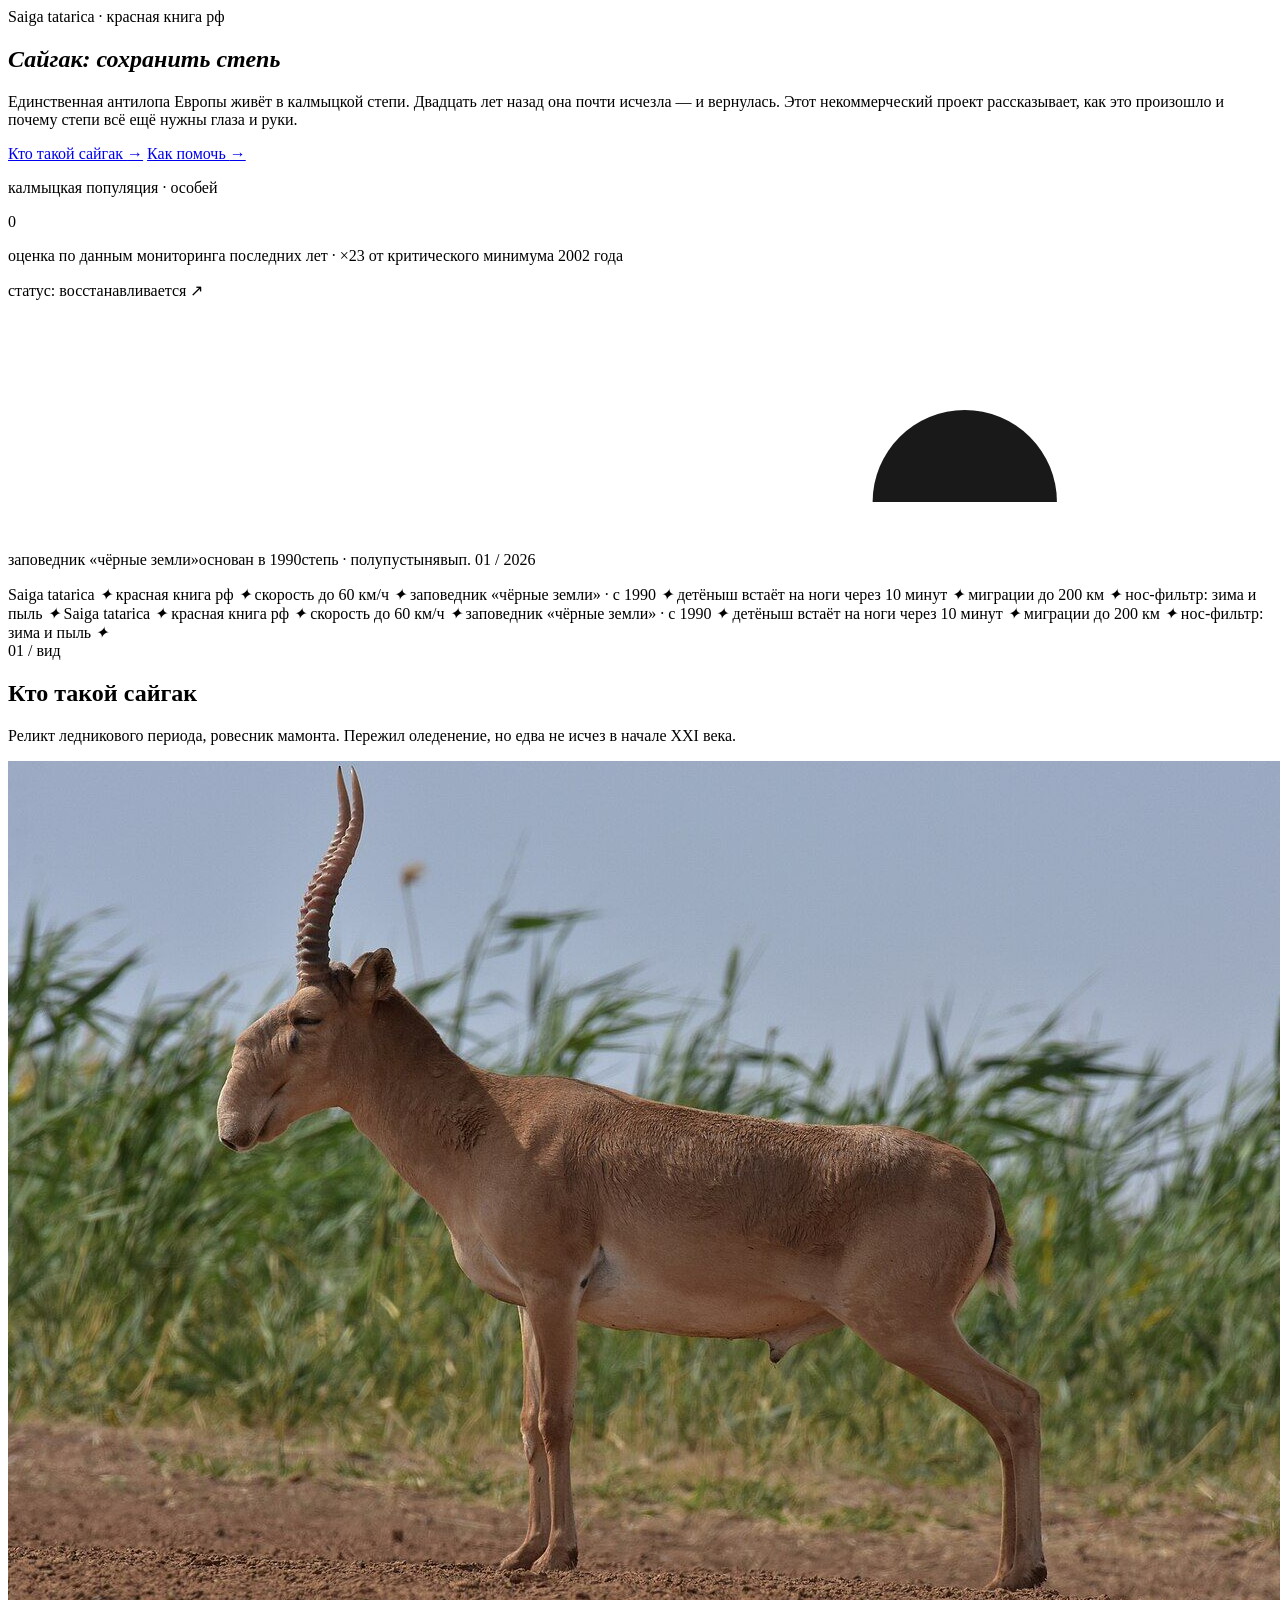
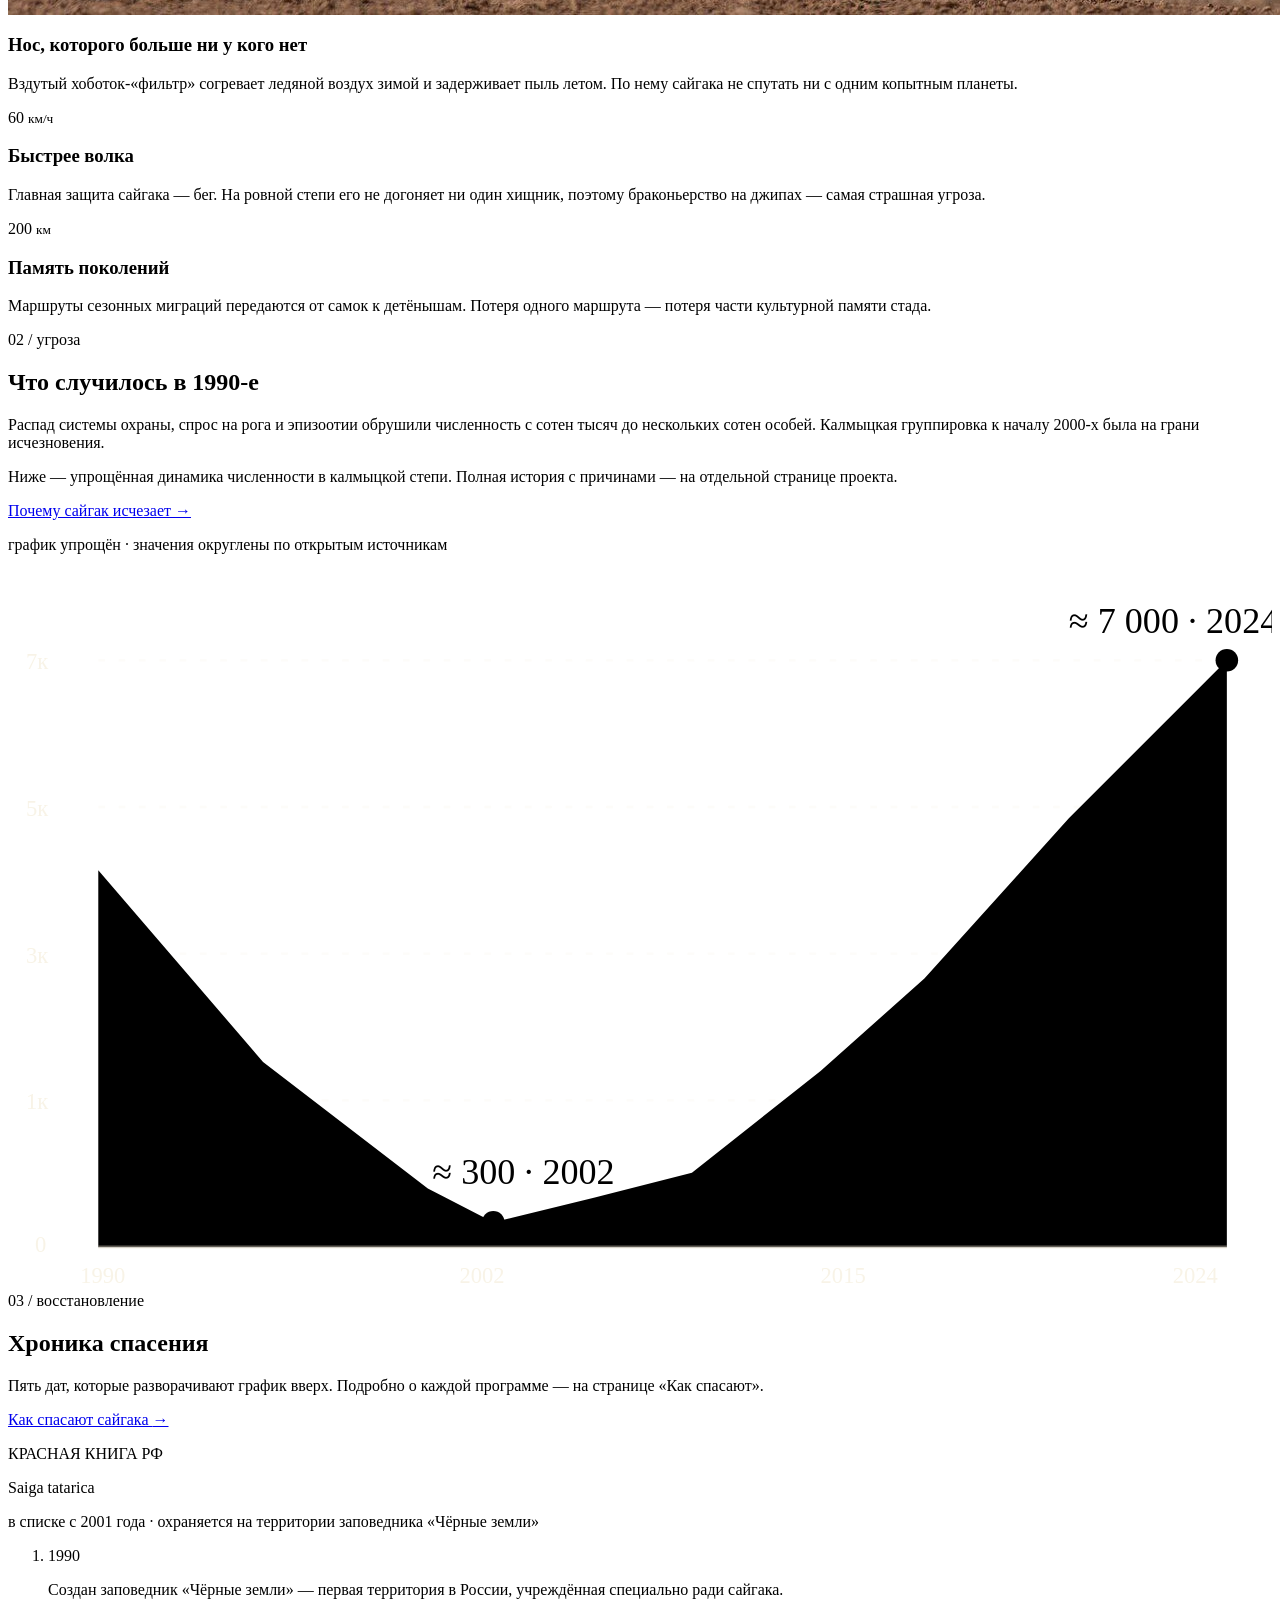
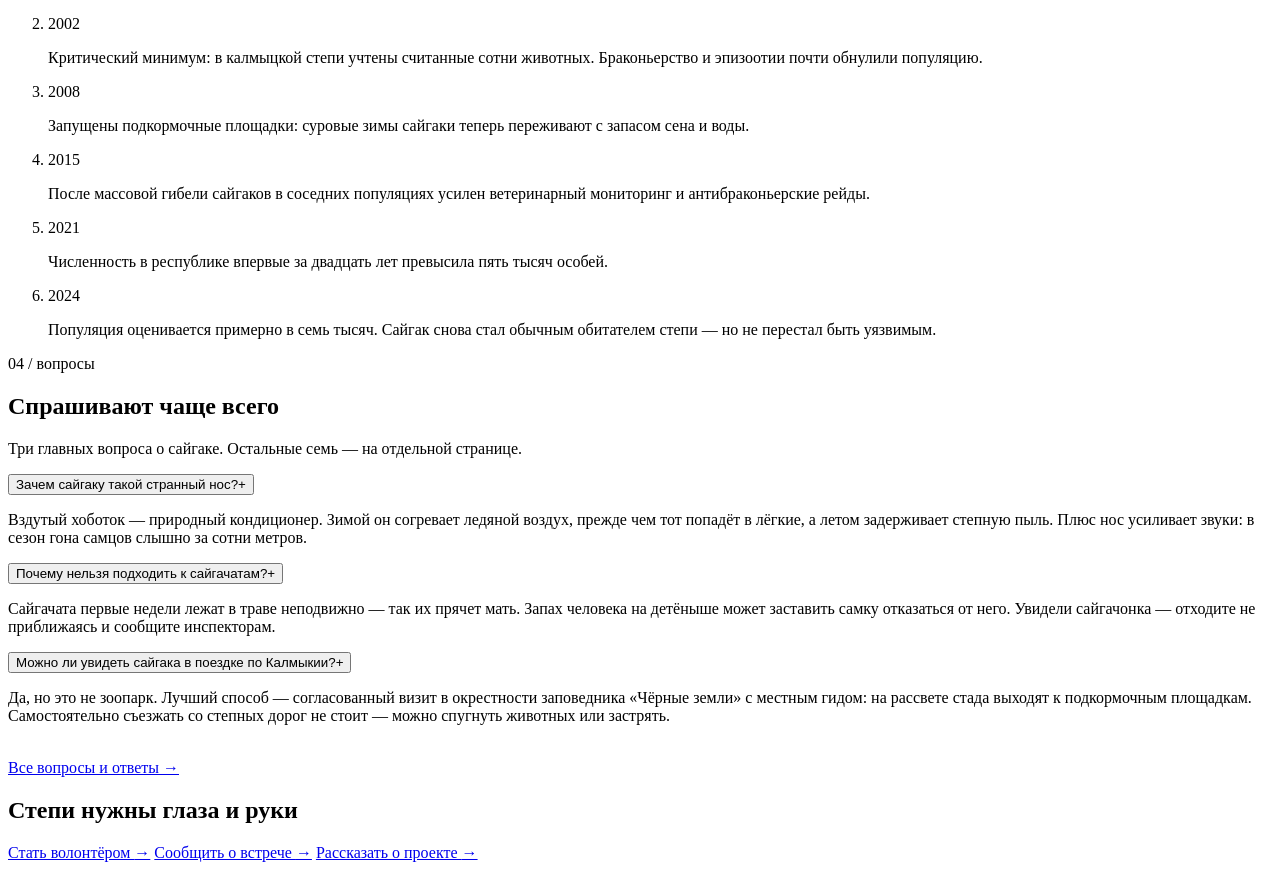
==== commit c670c7eb: "Replace off-topic images and optimize weight Swap five mismatched photos for topical ones (Wikimedia" ====
--- a/site/index.html
+++ b/site/index.html
@@ -76,7 +76,7 @@
     </div>
     <div class="who-grid">
       <article class="who-big rv">
-        <div class="kb"><img src="img/saiga-steppe-portrait.jpg" alt="Сайгак в калмыцкой степи" decoding="async"></div>
+        <div class="kb"><img src="img/saiga-nose-portrait.jpg" width="1280" height="854" alt="Сайгак в профиль в калмыцкой степи" decoding="async"></div>
         <div class="who-cap">
           <h3>Нос, которого больше ни у кого нет</h3>
           <p>Вздутый хоботок-«фильтр» согревает ледяной воздух зимой и задерживает пыль летом. По нему сайгака не спутать ни с одним копытным планеты.</p>
